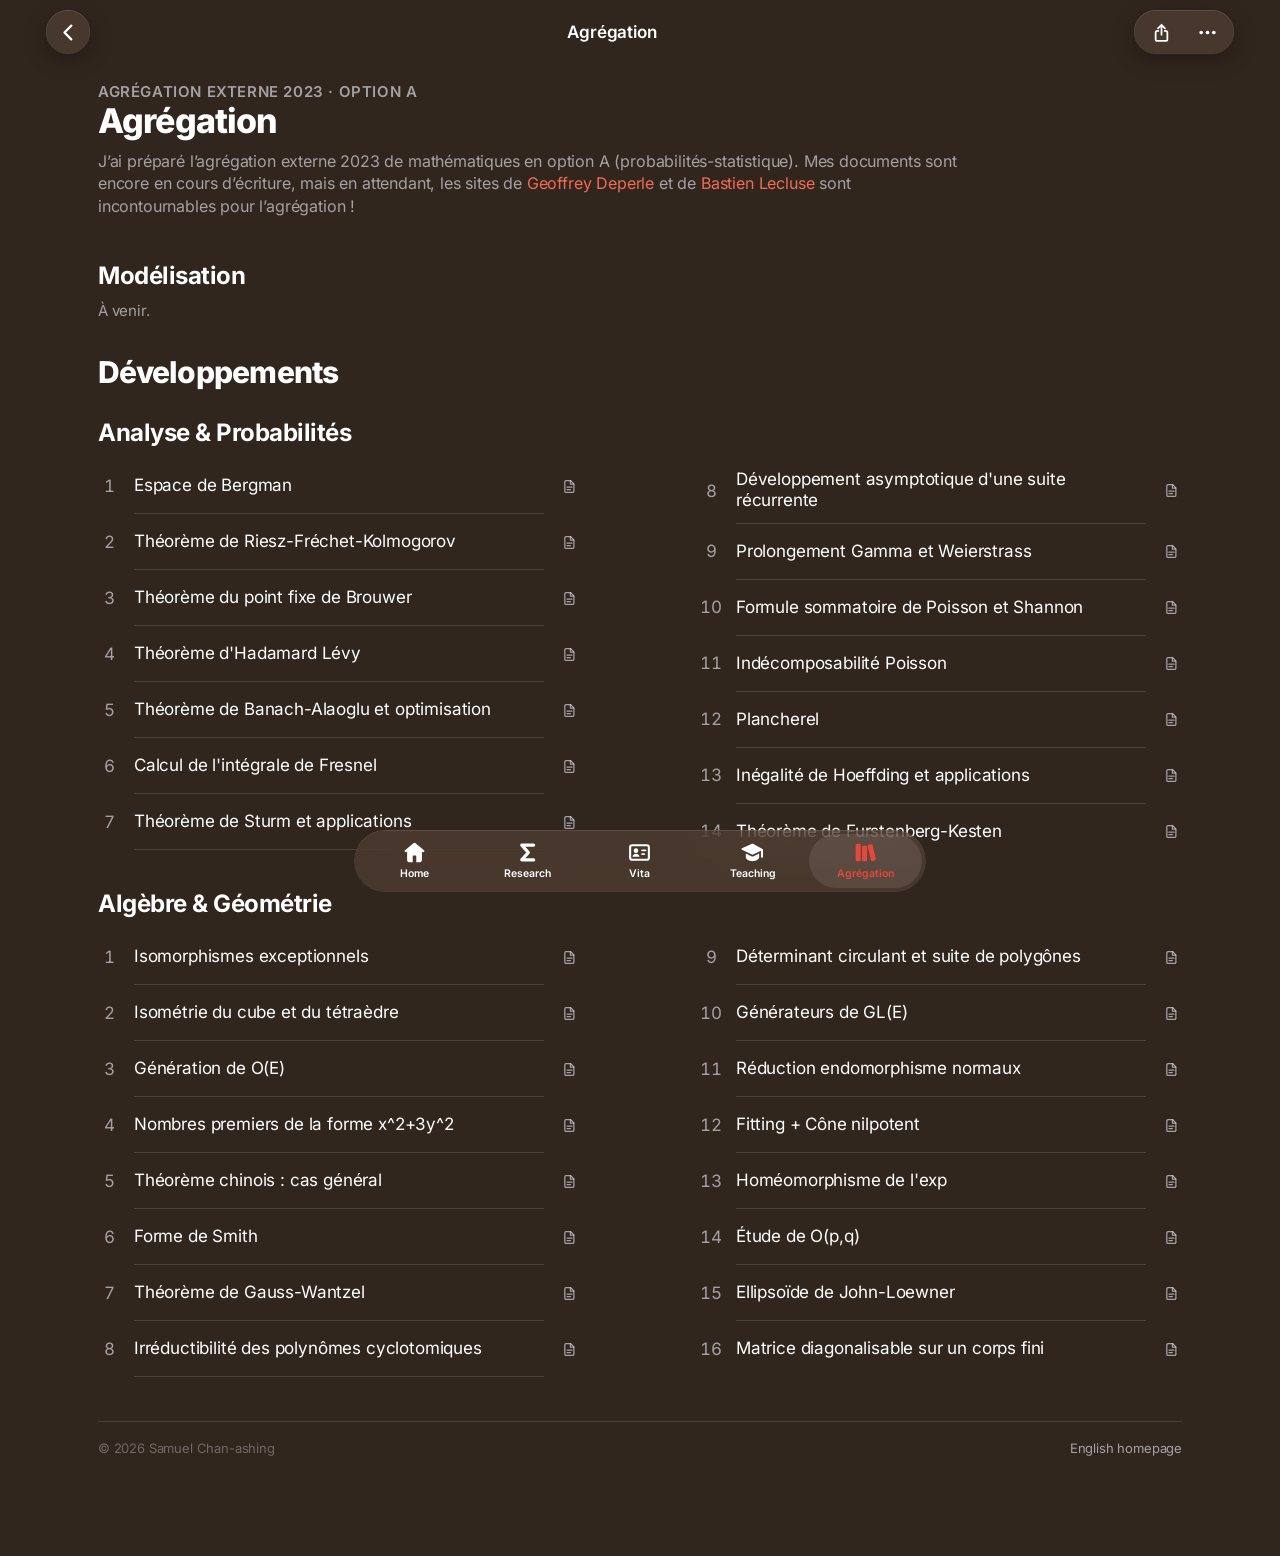
==== agregation.html @ 79e83976 "Add files via upload" ====
<!DOCTYPE html>
<html lang="fr">
<head>
  <meta charset="UTF-8">
  <meta name="viewport" content="width=device-width, initial-scale=1, viewport-fit=cover">
  <title>Agrégation — Samuel Chan-ashing</title>
  <meta name="description" content="Développements pour l’agrégation externe de mathématiques (option A, probabilités-statistique), par Samuel Chan-ashing.">
  <meta name="theme-color" content="#31261e">
  <link rel="icon" href="assets/img/favicon.png">
  <link rel="apple-touch-icon" href="assets/img/apple-touch-icon.png">
  <link rel="stylesheet" href="assets/css/site.css">
</head>
<body data-page="agreg">
<script src="assets/js/icons.js"></script>
<div class="page-tint"></div>

<div class="topfade"></div>
<div class="topbar">
  <a class="circle-btn glass" href="index.html#teaching" aria-label="Retour"><svg class="icon"><use href="#i-chev-l"/></svg></a>
  <span class="topbar-title">Agrégation</span>
  <div class="pill-btns glass">
    <button type="button" data-action="share" aria-label="Partager"><svg class="icon"><use href="#i-share"/></svg></button>
    <button type="button" data-action="menu" aria-label="Plus" aria-haspopup="menu" aria-expanded="false"><svg class="icon"><use href="#i-dots"/></svg></button>
  </div>
</div>
<div class="menu glass" role="menu">
  <a href="https://perso.eleves.ens-rennes.fr/people/geoffrey.deperle/accueil.html" target="_blank" rel="noopener" role="menuitem">Site de Geoffrey Deperle <svg class="icon"><use href="#i-arrow-ur"/></svg></a>
  <a href="https://perso.eleves.ens-rennes.fr/people/bastien.lecluse/" target="_blank" rel="noopener" role="menuitem">Site de Bastien Lecluse <svg class="icon"><use href="#i-arrow-ur"/></svg></a>
  <hr>
  <a href="index.html" role="menuitem">Accueil (English) <svg class="icon"><use href="#i-home"/></svg></a>
  <button type="button" data-copy="url" data-msg="Lien copié" role="menuitem">Copier le lien <svg class="icon"><use href="#i-link"/></svg></button>
</div>

<main>
  <div class="wrap">
    <header class="page-head">
      <p class="section-kicker">Agrégation externe 2023 · option A</p>
      <h1 class="big-head">Agrégation</h1>
      <div class="prose">
        <p>J’ai préparé l’agrégation externe 2023 de mathématiques en option A (probabilités-statistique). Mes documents sont encore en cours d’écriture, mais en attendant, les sites de <a href="https://perso.eleves.ens-rennes.fr/people/geoffrey.deperle/accueil.html" target="_blank" rel="noopener">Geoffrey Deperle</a> et de <a href="https://perso.eleves.ens-rennes.fr/people/bastien.lecluse/" target="_blank" rel="noopener">Bastien Lecluse</a> sont incontournables pour l’agrégation !</p>
      </div>
    </header>

    <section class="section" aria-labelledby="modelisation-h">
      <h2 class="section-head" id="modelisation-h">Modélisation</h2>
      <p class="empty">À venir.</p>
    </section>

    <section class="section" aria-labelledby="dev-h">
      <h2 class="big-head" id="dev-h">Développements</h2>
      <section class="block" aria-labelledby="ap-h">
        <h3 class="section-head" id="ap-h">Analyse &amp; Probabilités</h3>
        <ol class="rows cols-2">
        <li class="row"><a href="agreg/développement/Espace de Bergman.pdf" target="_blank" rel="noopener">
          <span class="row-lead num">1</span><span class="row-body"><span class="row-title wrap-ok">Espace de Bergman</span></span>
          <span class="row-trail"><svg class="icon"><use href="#i-doc"/></svg></span></a></li>
        <li class="row"><a href="agreg/développement/Théorème de Riesz-Fréchet-Kolmogorov.pdf" target="_blank" rel="noopener">
          <span class="row-lead num">2</span><span class="row-body"><span class="row-title wrap-ok">Théorème de Riesz-Fréchet-Kolmogorov</span></span>
          <span class="row-trail"><svg class="icon"><use href="#i-doc"/></svg></span></a></li>
        <li class="row"><a href="agreg/développement/Théorème du point fixe de Brouwer.pdf" target="_blank" rel="noopener">
          <span class="row-lead num">3</span><span class="row-body"><span class="row-title wrap-ok">Théorème du point fixe de Brouwer</span></span>
          <span class="row-trail"><svg class="icon"><use href="#i-doc"/></svg></span></a></li>
        <li class="row"><a href="agreg/développement/Théorème d'Hadamard Lévy.pdf" target="_blank" rel="noopener">
          <span class="row-lead num">4</span><span class="row-body"><span class="row-title wrap-ok">Théorème d'Hadamard Lévy</span></span>
          <span class="row-trail"><svg class="icon"><use href="#i-doc"/></svg></span></a></li>
        <li class="row"><a href="agreg/développement/Théorème de Banach-Alaoglu et optimisation.pdf" target="_blank" rel="noopener">
          <span class="row-lead num">5</span><span class="row-body"><span class="row-title wrap-ok">Théorème de Banach-Alaoglu et optimisation</span></span>
          <span class="row-trail"><svg class="icon"><use href="#i-doc"/></svg></span></a></li>
        <li class="row"><a href="agreg/développement/Calcul de l'intégrale de Fresnel.pdf" target="_blank" rel="noopener">
          <span class="row-lead num">6</span><span class="row-body"><span class="row-title wrap-ok">Calcul de l'intégrale de Fresnel</span></span>
          <span class="row-trail"><svg class="icon"><use href="#i-doc"/></svg></span></a></li>
        <li class="row"><a href="agreg/développement/Théorème de Sturm et applications.pdf" target="_blank" rel="noopener">
          <span class="row-lead num">7</span><span class="row-body"><span class="row-title wrap-ok">Théorème de Sturm et applications</span></span>
          <span class="row-trail"><svg class="icon"><use href="#i-doc"/></svg></span></a></li>
        <li class="row"><a href="agreg/développement/Développement asymptotique d'une suite récurrente.pdf" target="_blank" rel="noopener">
          <span class="row-lead num">8</span><span class="row-body"><span class="row-title wrap-ok">Développement asymptotique d'une suite récurrente</span></span>
          <span class="row-trail"><svg class="icon"><use href="#i-doc"/></svg></span></a></li>
        <li class="row"><a href="agreg/développement/Prolongement Gamma et Weierstrass.pdf" target="_blank" rel="noopener">
          <span class="row-lead num">9</span><span class="row-body"><span class="row-title wrap-ok">Prolongement Gamma et Weierstrass</span></span>
          <span class="row-trail"><svg class="icon"><use href="#i-doc"/></svg></span></a></li>
        <li class="row"><a href="agreg/développement/Formule sommatoire de Poisson et Shannon.pdf" target="_blank" rel="noopener">
          <span class="row-lead num">10</span><span class="row-body"><span class="row-title wrap-ok">Formule sommatoire de Poisson et Shannon</span></span>
          <span class="row-trail"><svg class="icon"><use href="#i-doc"/></svg></span></a></li>
        <li class="row"><a href="agreg/développement/Indécomposabilité Poisson.pdf" target="_blank" rel="noopener">
          <span class="row-lead num">11</span><span class="row-body"><span class="row-title wrap-ok">Indécomposabilité Poisson</span></span>
          <span class="row-trail"><svg class="icon"><use href="#i-doc"/></svg></span></a></li>
        <li class="row"><a href="agreg/développement/Plancherel.pdf" target="_blank" rel="noopener">
          <span class="row-lead num">12</span><span class="row-body"><span class="row-title wrap-ok">Plancherel</span></span>
          <span class="row-trail"><svg class="icon"><use href="#i-doc"/></svg></span></a></li>
        <li class="row"><a href="agreg/développement/Inégalité de Hoeffding et applications.pdf" target="_blank" rel="noopener">
          <span class="row-lead num">13</span><span class="row-body"><span class="row-title wrap-ok">Inégalité de Hoeffding et applications</span></span>
          <span class="row-trail"><svg class="icon"><use href="#i-doc"/></svg></span></a></li>
        <li class="row"><a href="agreg/développement/Théorème de Furstenberg-Kesten.pdf" target="_blank" rel="noopener">
          <span class="row-lead num">14</span><span class="row-body"><span class="row-title wrap-ok">Théorème de Furstenberg-Kesten</span></span>
          <span class="row-trail"><svg class="icon"><use href="#i-doc"/></svg></span></a></li>
        </ol>
      </section>
      <section class="block" aria-labelledby="ag-h">
        <h3 class="section-head" id="ag-h">Algèbre &amp; Géométrie</h3>
        <ol class="rows cols-2">
        <li class="row"><a href="agreg/développement/Isomorphismes exceptionnels.pdf" target="_blank" rel="noopener">
          <span class="row-lead num">1</span><span class="row-body"><span class="row-title wrap-ok">Isomorphismes exceptionnels</span></span>
          <span class="row-trail"><svg class="icon"><use href="#i-doc"/></svg></span></a></li>
        <li class="row"><a href="agreg/développement/Isométrie du cube et du tétraèdre.pdf" target="_blank" rel="noopener">
          <span class="row-lead num">2</span><span class="row-body"><span class="row-title wrap-ok">Isométrie du cube et du tétraèdre</span></span>
          <span class="row-trail"><svg class="icon"><use href="#i-doc"/></svg></span></a></li>
        <li class="row"><a href="agreg/développement/Génération de O(E).pdf" target="_blank" rel="noopener">
          <span class="row-lead num">3</span><span class="row-body"><span class="row-title wrap-ok">Génération de O(E)</span></span>
          <span class="row-trail"><svg class="icon"><use href="#i-doc"/></svg></span></a></li>
        <li class="row"><a href="agreg/développement/Nombres premiers de la forme x^2+3y^2.pdf" target="_blank" rel="noopener">
          <span class="row-lead num">4</span><span class="row-body"><span class="row-title wrap-ok">Nombres premiers de la forme x^2+3y^2</span></span>
          <span class="row-trail"><svg class="icon"><use href="#i-doc"/></svg></span></a></li>
        <li class="row"><a href="agreg/développement/Théorème chinois : cas général.pdf" target="_blank" rel="noopener">
          <span class="row-lead num">5</span><span class="row-body"><span class="row-title wrap-ok">Théorème chinois : cas général</span></span>
          <span class="row-trail"><svg class="icon"><use href="#i-doc"/></svg></span></a></li>
        <li class="row"><a href="agreg/développement/Forme de Smith.pdf" target="_blank" rel="noopener">
          <span class="row-lead num">6</span><span class="row-body"><span class="row-title wrap-ok">Forme de Smith</span></span>
          <span class="row-trail"><svg class="icon"><use href="#i-doc"/></svg></span></a></li>
        <li class="row"><a href="agreg/développement/Théorème de Gauss-Wantzel.pdf" target="_blank" rel="noopener">
          <span class="row-lead num">7</span><span class="row-body"><span class="row-title wrap-ok">Théorème de Gauss-Wantzel</span></span>
          <span class="row-trail"><svg class="icon"><use href="#i-doc"/></svg></span></a></li>
        <li class="row"><a href="agreg/développement/Irréductibilité des polynômes cyclotomiques.pdf" target="_blank" rel="noopener">
          <span class="row-lead num">8</span><span class="row-body"><span class="row-title wrap-ok">Irréductibilité des polynômes cyclotomiques</span></span>
          <span class="row-trail"><svg class="icon"><use href="#i-doc"/></svg></span></a></li>
        <li class="row"><a href="agreg/développement/Déterminant circulant et suite de polygônes.pdf" target="_blank" rel="noopener">
          <span class="row-lead num">9</span><span class="row-body"><span class="row-title wrap-ok">Déterminant circulant et suite de polygônes</span></span>
          <span class="row-trail"><svg class="icon"><use href="#i-doc"/></svg></span></a></li>
        <li class="row"><a href="agreg/développement/Générateurs de GL(E).pdf" target="_blank" rel="noopener">
          <span class="row-lead num">10</span><span class="row-body"><span class="row-title wrap-ok">Générateurs de GL(E)</span></span>
          <span class="row-trail"><svg class="icon"><use href="#i-doc"/></svg></span></a></li>
        <li class="row"><a href="agreg/développement/Réduction endomorphisme normaux.pdf" target="_blank" rel="noopener">
          <span class="row-lead num">11</span><span class="row-body"><span class="row-title wrap-ok">Réduction endomorphisme normaux</span></span>
          <span class="row-trail"><svg class="icon"><use href="#i-doc"/></svg></span></a></li>
        <li class="row"><a href="agreg/développement/Fitting + Cône nilpotent.pdf" target="_blank" rel="noopener">
          <span class="row-lead num">12</span><span class="row-body"><span class="row-title wrap-ok">Fitting + Cône nilpotent</span></span>
          <span class="row-trail"><svg class="icon"><use href="#i-doc"/></svg></span></a></li>
        <li class="row"><a href="agreg/développement/Homéomorphisme de l'exp.pdf" target="_blank" rel="noopener">
          <span class="row-lead num">13</span><span class="row-body"><span class="row-title wrap-ok">Homéomorphisme de l'exp</span></span>
          <span class="row-trail"><svg class="icon"><use href="#i-doc"/></svg></span></a></li>
        <li class="row"><a href="agreg/développement/Étude de O(p,q).pdf" target="_blank" rel="noopener">
          <span class="row-lead num">14</span><span class="row-body"><span class="row-title wrap-ok">Étude de O(p,q)</span></span>
          <span class="row-trail"><svg class="icon"><use href="#i-doc"/></svg></span></a></li>
        <li class="row"><a href="agreg/développement/Ellipsoïde de John-Loewner.pdf" target="_blank" rel="noopener">
          <span class="row-lead num">15</span><span class="row-body"><span class="row-title wrap-ok">Ellipsoïde de John-Loewner</span></span>
          <span class="row-trail"><svg class="icon"><use href="#i-doc"/></svg></span></a></li>
        <li class="row"><a href="agreg/développement/Matrice diagonalisable sur un corps fini.pdf" target="_blank" rel="noopener">
          <span class="row-lead num">16</span><span class="row-body"><span class="row-title wrap-ok">Matrice diagonalisable sur un corps fini</span></span>
          <span class="row-trail"><svg class="icon"><use href="#i-doc"/></svg></span></a></li>
        </ol>
      </section>
    </section>

    <footer class="site-foot">
      <span>© 2026 Samuel Chan-ashing</span>
      <a href="index.html">English homepage</a>
    </footer>
  </div>
</main>

<div class="dock" data-active="agreg">
  <nav class="tabs glass" aria-label="Sections">
    <a class="tab" href="index.html#top" data-tab="home" data-icon="home"><svg class="icon"><use href="#i-home"/></svg><span>Home</span></a>
    <a class="tab" href="index.html#research" data-tab="research" data-icon="sigma"><svg class="icon"><use href="#i-sigma"/></svg><span>Research</span></a>
    <a class="tab" href="index.html#vita" data-tab="vita" data-icon="vita"><svg class="icon"><use href="#i-vita"/></svg><span>Vita</span></a>
    <a class="tab" href="index.html#teaching" data-tab="teaching" data-icon="cap"><svg class="icon"><use href="#i-cap"/></svg><span>Teaching</span></a>
    <a class="tab" href="agregation.html" data-tab="agreg" data-icon="books"><svg class="icon"><use href="#i-books"/></svg><span>Agrégation</span></a>
  </nav>
  <button class="orb orb-right glass" type="button" aria-label="Afficher les sections"><svg class="icon"><use href="#i-books"/></svg></button>
</div>

<script src="assets/js/data.js"></script>
<script src="assets/js/site.js"></script>
</body>
</html>
---- assets/css/site.css ----
/* ==========================================================================
   Samuel Chan-ashing — site stylesheet
   Look & feel modelled on the iOS Music artist page (dark, warm brown).
   ========================================================================== */

/* ---------- Fonts (self-hosted; Apple devices use their system font, SF Pro) */
@font-face {
  font-family: "Inter Variable";
  font-style: normal;
  font-display: swap;
  font-weight: 100 900;
  src: url(../fonts/inter-latin-wght-normal.woff2) format("woff2-variations");
  unicode-range: U+0000-00FF, U+0131, U+0152-0153, U+02BB-02BC, U+02C6, U+02DA, U+02DC, U+0304, U+0308, U+0329, U+2000-206F, U+20AC, U+2122, U+2191, U+2193, U+2212, U+2215, U+FEFF, U+FFFD;
}
@font-face {
  font-family: "Inter Variable";
  font-style: normal;
  font-display: swap;
  font-weight: 100 900;
  src: url(../fonts/inter-latin-ext-wght-normal.woff2) format("woff2-variations");
  unicode-range: U+0100-02BA, U+02BD-02C5, U+02C7-02CC, U+02CE-02D7, U+02DD-02FF, U+0304, U+0308, U+0329, U+1D00-1DBF, U+1E00-1E9F, U+1EF2-1EFF, U+2020, U+20A0-20AB, U+20AD-20C0, U+2113, U+2C60-2C7F, U+A720-A7FF;
}
@font-face {
  font-family: "STIX Two Text";
  font-style: normal;
  font-weight: 700;
  font-display: swap;
  src: url(../fonts/stix-two-text-latin-700-normal.woff2) format("woff2");
}
@font-face {
  font-family: "STIX Two Math";
  font-style: normal;
  font-weight: 400;
  font-display: swap;
  src: url(../fonts/stix-two-math-latin-400-normal.woff2) format("woff2");
}

/* ---------- Tokens */
:root {
  color-scheme: dark;
  --bg: #31261e;
  --bg-deep: #241b15;
  --tint: #5c4838;                         /* hero tint, overridden per page */
  --surface: rgba(255, 255, 255, 0.075);
  --surface-2: rgba(255, 255, 255, 0.12);
  --glass: rgba(86, 70, 59, 0.58);
  --glass-hi: rgba(255, 255, 255, 0.16);
  --label: #ffffff;
  --label-2: rgba(235, 235, 245, 0.62);
  --label-3: rgba(235, 235, 245, 0.34);
  --sep: rgba(255, 255, 255, 0.13);
  --accent: #e8483a;                      /* vermilion: warmer than Apple Music's pink-red */
  --accent-2: #f26b55;
  --g: 20px;                                /* side gutter */
  --r-card: 8px;
  --r-big: 24px;
  --font: "Inter Variable", "Inter", "Helvetica Neue", Arial, sans-serif;
  --font-display: "Inter Variable", "Inter", "Helvetica Neue", Arial, sans-serif;
  --font-serif: "STIX Two Text", "Times New Roman", Times, serif;
  --font-math: "STIX Two Math", "Latin Modern Math", "Cambria Math", math;
  --spring: cubic-bezier(.32, 1.24, .46, 1);
  --ease: cubic-bezier(.25, .8, .25, 1);
  --safe-b: env(safe-area-inset-bottom, 0px);
  --safe-t: env(safe-area-inset-top, 0px);
  --dock-h: 74px;
}

*, *::before, *::after { box-sizing: border-box; }
html { -webkit-text-size-adjust: 100%; text-size-adjust: 100%; scroll-behavior: smooth; background: var(--bg); }
body {
  margin: 0;
  min-height: 100vh;
  background: var(--bg);
  color: var(--label);
  font-family: var(--font);
  font-size: 17px;
  line-height: 1.35;
  letter-spacing: -0.01em;
  -webkit-font-smoothing: antialiased;
  -moz-osx-font-smoothing: grayscale;
  overflow-x: clip;
}
img { display: block; max-width: 100%; }
a { color: inherit; text-decoration: none; }
button { font: inherit; color: inherit; background: none; border: 0; padding: 0; cursor: pointer; }
:focus-visible { outline: 2px solid var(--accent); outline-offset: 2px; border-radius: 6px; }
[hidden] { display: none !important; }
.sr-only { position: absolute; width: 1px; height: 1px; overflow: hidden; clip: rect(0 0 0 0); white-space: nowrap; }
.icon { width: 1em; height: 1em; fill: currentColor; flex: none; }

/* Page tint: the warm glow that sits behind the hero and fades into the page */
.page-tint {
  position: absolute; inset: 0 0 auto 0; height: 160vh; z-index: -1; pointer-events: none;
  background: linear-gradient(to bottom, color-mix(in srgb, var(--tint) 55%, var(--bg)) 0%, color-mix(in srgb, var(--tint) 70%, var(--bg)) 38%, var(--bg) 100%);
}

/* ---------- Top chrome: back button, share/more pill, progressive blur */
.topfade {
  position: fixed; inset: 0 0 auto 0; height: calc(var(--safe-t) + 92px); z-index: 40; pointer-events: none;
  background: linear-gradient(to bottom, color-mix(in srgb, var(--bg) 92%, transparent) 0%, color-mix(in srgb, var(--bg) 70%, transparent) 55%, transparent 100%);
  -webkit-backdrop-filter: blur(14px); backdrop-filter: blur(14px);
  -webkit-mask-image: linear-gradient(to bottom, #000 50%, transparent);
  mask-image: linear-gradient(to bottom, #000 50%, transparent);
  opacity: 0; transition: opacity .3s var(--ease);
}
body.scrolled .topfade { opacity: 1; }
.topbar {
  position: fixed; z-index: 50; left: 0; right: 0; top: calc(var(--safe-t) + 10px);
  display: flex; align-items: center; justify-content: space-between; gap: 12px;
  padding: 0 calc(var(--g) - 2px); pointer-events: none;
}
.topbar > * { pointer-events: auto; }
.topbar-title {
  flex: 1; text-align: center; font-weight: 600; font-size: 17px; white-space: nowrap; overflow: hidden; text-overflow: ellipsis;
  opacity: 0; transform: translateY(6px); transition: opacity .25s var(--ease), transform .25s var(--ease); pointer-events: none;
}
body.past-hero .topbar-title { opacity: 1; transform: none; }
.glass {
  background: var(--glass);
  -webkit-backdrop-filter: blur(22px) saturate(170%); backdrop-filter: blur(22px) saturate(170%);
  box-shadow: inset 0 0.5px 0 var(--glass-hi), inset 0 0 0 0.5px rgba(255, 255, 255, .07), 0 6px 22px rgba(0, 0, 0, .28);
}
.circle-btn {
  width: 44px; height: 44px; border-radius: 50%; display: grid; place-items: center; font-size: 21px; flex: none;
  transition: transform .2s var(--spring), background .2s;
}
.circle-btn:active { transform: scale(.92); }
.circle-btn.ghost { visibility: hidden; }
.pill-btns { display: flex; align-items: center; height: 44px; border-radius: 22px; padding: 0 4px; }
.pill-btns button, .pill-btns a { width: 46px; height: 44px; display: grid; place-items: center; font-size: 21px; border-radius: 22px; }
.pill-btns button:active, .pill-btns a:active { background: rgba(255, 255, 255, .08); }

/* ---------- Menu (from the "…" button) */
.menu {
  position: fixed; z-index: 60; top: calc(var(--safe-t) + 62px); right: calc(var(--g) - 2px);
  min-width: 250px; border-radius: 22px; padding: 6px; transform-origin: top right;
  opacity: 0; transform: scale(.7); pointer-events: none; transition: opacity .18s var(--ease), transform .32s var(--spring);
  background: rgba(70, 57, 48, .82);
}
.menu.open { opacity: 1; transform: none; pointer-events: auto; }
.menu a, .menu button {
  display: flex; align-items: center; justify-content: space-between; gap: 18px; width: 100%;
  padding: 12px 14px; border-radius: 16px; font-size: 17px; text-align: left;
}
.menu a:hover, .menu button:hover, .menu a:active, .menu button:active { background: rgba(255, 255, 255, .08); }
.menu .icon { font-size: 20px; color: var(--label-2); }
.menu hr { border: 0; height: 0.5px; background: var(--sep); margin: 4px 10px; }
.toast {
  position: fixed; z-index: 70; left: 50%; top: calc(var(--safe-t) + 70px); transform: translate(-50%, -10px); opacity: 0;
  padding: 10px 18px; border-radius: 22px; font-size: 15px; font-weight: 600; pointer-events: none;
  transition: opacity .2s, transform .3s var(--spring);
}
.toast.show { opacity: 1; transform: translate(-50%, 0); }

/* ---------- Layout */
main { position: relative; padding-bottom: calc(var(--dock-h) + var(--safe-b) + 24px); }
body[data-page=home] main { padding-bottom: 0; }
.wrap { max-width: 1180px; margin: 0 auto; }
.section { padding-top: 34px; scroll-margin-top: 70px; }
.block { margin-top: 30px; }
.block:first-child { margin-top: 0; }
.section-head {
  display: flex; align-items: center; gap: 6px; margin: 0 var(--g) 12px; font-family: var(--font-display);
  font-size: 22px; line-height: 1.15; font-weight: 700; letter-spacing: -0.02em;
}
.section-head a, .section-head span.head-link { display: inline-flex; align-items: center; gap: 6px; }
.section-head .icon { font-size: 18px; color: var(--label-2); margin-top: 1px; }
.section-kicker {
  margin: 0 var(--g) 2px; font-size: 13px; font-weight: 600; letter-spacing: .04em; text-transform: uppercase; color: var(--label-2);
}
.big-head {
  margin: 0 var(--g) 6px; font-family: var(--font-display); font-size: 30px; line-height: 1.1; font-weight: 800; letter-spacing: -0.025em;
}

/* ---------- Hero */
.hero { position: relative; isolation: isolate; text-align: center; scroll-margin-top: 0; }
.hero-art {
  position: absolute; inset: 0 0 auto 0; height: min(118vw, 640px); z-index: -1;
  background: var(--bg-deep) url(../img/hero.webp) center 0 / cover no-repeat;
  -webkit-mask-image: linear-gradient(to bottom, #000 0%, #000 52%, rgba(0, 0, 0, .55) 74%, transparent 100%);
  mask-image: linear-gradient(to bottom, #000 0%, #000 52%, rgba(0, 0, 0, .55) 74%, transparent 100%);
}
.hero-art::after { /* warm wash so the white wordmark always reads */
  content: ""; position: absolute; inset: 0;
  background: linear-gradient(to bottom, rgba(33, 25, 19, .25) 0%, rgba(33, 25, 19, 0) 30%, rgba(49, 38, 30, .35) 70%, rgba(49, 38, 30, .7) 100%);
}
.hero-inner { padding: calc(min(118vw, 640px) * .72) var(--g) 0; }
.wordmark {
  margin: 0; font-family: var(--font-serif); font-weight: 700; text-transform: uppercase; white-space: nowrap;
  font-size: clamp(21px, 6.55vw, 64px); line-height: 1; letter-spacing: .015em;
  text-shadow: 0 2px 22px rgba(0, 0, 0, .35);
}
.hero-sub { margin: 10px 0 0; font-size: 15px; color: var(--label-2); }
.hero-actions { display: flex; align-items: center; justify-content: center; gap: 22px; margin-top: 20px; }
.hero-actions { gap: 18px; align-items: flex-start; }
.hero-act { display: flex; flex-direction: column; align-items: center; gap: 6px; width: 62px; font-size: 12px; font-weight: 500; color: var(--label-2); }
.hero-act .circle-btn { width: 50px; height: 50px; font-size: 21px; background: rgba(255, 255, 255, .12); color: var(--label); transition: transform .2s var(--spring), background .2s; }
.hero-act:active .circle-btn { transform: scale(.92); }
@media (hover: hover) { .hero-act:hover .circle-btn { background: rgba(255, 255, 255, .2); } .hero-act:hover { color: var(--label); } }
.play-btn {
  width: 68px; height: 68px; border-radius: 50%; background: #fff; color: #1d1610; display: grid; place-items: center; font-size: 30px;
  box-shadow: 0 8px 24px rgba(0, 0, 0, .25); transition: transform .2s var(--spring);
}
.play-btn .icon { transform: translateX(2px); }
.play-btn:active { transform: scale(.93); }

/* ---------- Latest release card */
.latest {
  display: flex; align-items: center; gap: 14px; margin: 26px var(--g) 0; padding: 11px 14px 11px 11px; border-radius: var(--r-big);
  background: rgba(255, 255, 255, .1); box-shadow: inset 0 0.5px 0 rgba(255, 255, 255, .14);
  text-align: left; transition: transform .2s var(--spring), background .2s;
}
.latest:active { transform: scale(.985); }
.latest img { width: 88px; height: 88px; border-radius: 7px; object-fit: cover; box-shadow: 0 4px 14px rgba(0, 0, 0, .3); }
.latest-body { flex: 1; min-width: 0; }
.latest-date, .latest-title, .latest-sub { display: block; }
.latest-date { font-size: 13px; color: var(--label-2); }
.latest-title { margin-top: 3px; font-size: 16px; font-weight: 700; line-height: 1.22; text-transform: uppercase; letter-spacing: 0; }
.latest-sub { margin-top: 4px; font-size: 13px; color: var(--label-2); }
.latest .round { width: 32px; height: 32px; border-radius: 50%; background: rgba(255, 255, 255, .16); display: grid; place-items: center; font-size: 13px; flex: none; }

/* ---------- Text blocks (About) */
.prose { margin: 0 var(--g); font-size: 17px; line-height: 1.42; color: var(--label); }
.prose p { margin: 0 0 10px; }
.prose a { color: var(--accent-2); }
.clamp { display: -webkit-box; -webkit-box-orient: vertical; -webkit-line-clamp: 4; overflow: hidden; }
.clamp.open { -webkit-line-clamp: unset; display: block; }
.more-btn { margin: 2px var(--g) 0; font-size: 15px; font-weight: 700; color: var(--accent-2); letter-spacing: .02em; text-transform: uppercase; }

/* ---------- Carousels (square artwork) */
.carousel {
  display: flex; gap: 12px; overflow-x: auto; overscroll-behavior-x: contain; scroll-snap-type: x mandatory;
  padding: 0 var(--g) 4px; scroll-padding: 0 var(--g); scrollbar-width: none; list-style: none; margin: 0;
}
.carousel::-webkit-scrollbar { display: none; }
.card { flex: 0 0 var(--card-w, calc((100vw - 2 * var(--g) - 12px - 58px) / 2)); scroll-snap-align: start; min-width: 0; }
.card a { display: block; }
.art {
  position: relative; aspect-ratio: 1; border-radius: var(--r-card); overflow: hidden; background: var(--surface);
  box-shadow: 0 0 0 0.5px rgba(255, 255, 255, .06);
  transition: transform .25s var(--spring);
}
.art img { width: 100%; height: 100%; object-fit: cover; }
.card a:active .art { transform: scale(.97); }
.art .badge {
  position: absolute; top: 8px; right: 8px; padding: 2px 7px; border-radius: 6px; font-size: 11px; font-weight: 700; letter-spacing: .02em;
  background: rgba(0, 0, 0, .28); color: #fff; -webkit-backdrop-filter: blur(8px); backdrop-filter: blur(8px);
}
.card-title { margin-top: 8px; font-size: 15px; line-height: 1.25; overflow: hidden; display: -webkit-box; -webkit-box-orient: vertical; -webkit-line-clamp: 2; }
.people .card-title { display: block; white-space: nowrap; text-overflow: ellipsis; }
.card-title.two { white-space: normal; display: -webkit-box; -webkit-box-orient: vertical; -webkit-line-clamp: 2; }
.card-sub { margin-top: 2px; font-size: 15px; line-height: 1.25; color: var(--label-2); white-space: nowrap; overflow: hidden; text-overflow: ellipsis; }

/* ---------- Rows (text lists, track lists) */
.rows { list-style: none; margin: 0; padding: 0; }
.row { position: relative; }
.row > a, .row > div, .row > button {
  display: flex; align-items: center; gap: 14px; width: 100%; padding: 0 var(--g); min-height: 56px; text-align: left;
}
.row > a:active, .row > button:active { background: rgba(255, 255, 255, .05); }
.row-lead { flex: none; color: var(--label-2); font-variant-numeric: tabular-nums; }
.row-lead.num { width: 22px; text-align: center; font-size: 17px; }
.row-lead.year { width: 84px; font-size: 15px; font-weight: 600; color: var(--label-2); align-self: flex-start; padding-top: 15px; }
.row-lead.thumb img { width: 50px; height: 50px; border-radius: 5px; object-fit: cover; }
.row-body { flex: 1; min-width: 0; padding: 11px 0; border-bottom: 0.5px solid var(--sep); align-self: stretch; display: flex; flex-direction: column; justify-content: center; }
.row:last-child .row-body { border-bottom-color: transparent; }
.rows.boxed .row:last-child .row-body { border-bottom-color: transparent; }
.row-title { font-size: 17px; line-height: 1.25; }
.row-title.muted { color: var(--label-2); }
.row-title.wrap-ok { white-space: normal; }
.row-title:not(.wrap-ok) { white-space: nowrap; overflow: hidden; text-overflow: ellipsis; }
.row-sub { margin-top: 2px; font-size: 15px; line-height: 1.3; color: var(--label-2); }
.row-sub.one { white-space: nowrap; overflow: hidden; text-overflow: ellipsis; }
.row-trail { flex: none; color: var(--label-2); font-size: 15px; display: grid; place-items: center; min-width: 22px; align-self: center; }
.row-trail.dots { color: var(--label); font-size: 18px; }
.row-trail.chev { font-size: 14px; color: var(--label-3); }

/* Rows with artwork (like "More to hear") */
.rows.media .row > a { align-items: center; gap: 16px; }
.row-lead.thumb.big img { width: 84px; height: 84px; border-radius: 7px; box-shadow: 0 0 0 0.5px rgba(255,255,255,.06); }
.rows.media .row-body { padding: 14px 0; }
.rows.media .row-title { font-size: 16px; font-weight: 600; }
.row-sub.dim { color: var(--label-3); font-size: 14px; }

/* Feature card (agrégation link) */
.feature-icon { width: 64px; height: 64px; border-radius: 14px; display: grid; place-items: center; font-size: 32px; flex: none;
  color: #fff; background: linear-gradient(140deg, #8a6a58, #4a3529); box-shadow: inset 0 0.5px 0 rgba(255,255,255,.2); }
.latest.feature { margin-top: 0; }
.latest.press { margin-top: 18px; }
.latest.press .feature-icon { background: linear-gradient(140deg, #c65a46, #5a2219); }

/* Grouped "inset" box (contact, skills) */
.boxed { margin: 0 var(--g); border-radius: 14px; background: var(--surface); overflow: hidden; }
.boxed .row > a, .boxed .row > div { padding: 0 14px; }

/* ---------- People: small name cards with a colour stripe */
.people .carousel { gap: 10px; }
.person { flex: 0 0 auto; width: 214px; scroll-snap-align: start; }
.person a {
  position: relative; display: flex; flex-direction: column; justify-content: center; gap: 4px; height: 100%; min-height: 78px;
  padding: 14px 34px 14px 18px; border-radius: 14px; background: var(--surface);
  box-shadow: inset 0 0 0 0.5px rgba(255, 255, 255, .08); overflow: hidden; transition: background .2s, transform .2s var(--spring);
}
.person a::before { content: ""; position: absolute; left: 0; top: 12px; bottom: 12px; width: 3px; border-radius: 0 3px 3px 0; background: var(--c); }
.person-name { font-size: 16px; font-weight: 600; line-height: 1.2; }
.person-role { font-size: 13.5px; line-height: 1.3; color: var(--label-2); }
.person .icon { position: absolute; top: 14px; right: 13px; font-size: 13px; color: var(--label-3); }
.person a:active { transform: scale(.98); }
@media (hover: hover) { .person a:hover { background: var(--surface-2); } .person a:hover .icon { color: var(--c); } }
@media (min-width: 900px) { .people .carousel { display: grid; grid-template-columns: repeat(3, minmax(0, 1fr)); overflow: visible; max-width: 900px; } .person { width: auto; } }

/* (former round avatars, unused) */
.people .card { --card-w: calc((100vw - 2 * var(--g) - 2 * 14px - 40px) / 2.6); text-align: center; }
.people .carousel { gap: 14px; }
.avatar {
  aspect-ratio: 1; border-radius: 50%; display: grid; place-items: center; overflow: hidden;
  font-family: var(--font-display); font-weight: 700; font-size: clamp(28px, 9vw, 46px); letter-spacing: -0.02em; color: rgba(255, 255, 255, .92);
  background: radial-gradient(120% 120% at 30% 20%, var(--a1, #8a6a58), var(--a2, #3b2b22));
  box-shadow: inset 0 0 0 0.5px rgba(255, 255, 255, .1);
  transition: transform .25s var(--spring);
}
.card a:active .avatar { transform: scale(.96); }
.people .card-title { margin-top: 10px; font-size: 16px; }
.people .card-sub { font-size: 13px; }

/* ---------- Chips */
.chips { display: flex; flex-wrap: wrap; gap: 8px; margin: 0 var(--g); padding: 0; list-style: none; }
.chip { padding: 7px 13px; border-radius: 16px; font-size: 15px; background: var(--surface); color: var(--label); }

/* ---------- Footer with contact details */
.site-footer { margin-top: 56px; padding: 30px 0 calc(var(--dock-h) + var(--safe-b) + 28px); border-top: 0.5px solid var(--sep); background: rgba(0, 0, 0, .14); }
.site-footer .wrap { padding: 0 var(--g); }
.foot-title { margin: 0 0 16px; font-size: 13px; font-weight: 700; letter-spacing: .06em; text-transform: uppercase; color: var(--label-2); }
.foot-grid { display: grid; grid-template-columns: repeat(auto-fit, minmax(190px, 1fr)); gap: 22px 28px; }
.foot-col p { margin: 4px 0 0; font-size: 14px; line-height: 1.5; color: var(--label-2); }
.foot-col a { color: var(--label); }
.foot-col p a { text-decoration: underline; text-decoration-color: var(--label-3); text-underline-offset: 3px; }
.foot-name { font-size: 15px; font-weight: 600; color: var(--label); }
a.foot-name:hover, .foot-col p a:hover { color: var(--accent-2); }
.foot-bottom { margin-top: 26px; padding-top: 16px; border-top: 0.5px solid var(--sep); display: flex; flex-wrap: wrap; gap: 6px 18px; justify-content: space-between; font-size: 12.5px; color: var(--label-3); }
@media (min-width: 1100px) { .site-footer .wrap { padding: 0 var(--g); } }

/* ---------- Footer */
.site-foot { margin: 44px var(--g) 0; padding-top: 18px; border-top: 0.5px solid var(--sep); font-size: 13px; color: var(--label-3); display: flex; flex-wrap: wrap; gap: 6px 16px; justify-content: space-between; }
.site-foot a { color: var(--label-2); }

/* ==========================================================================
   Dock: mini player + tab bar (collapses on scroll, like iOS 26)
   ========================================================================== */
.dock {
  position: fixed; z-index: 45; left: 50%; bottom: calc(var(--safe-b) + 8px); transform: translateX(-50%);
  width: min(100%, 600px); height: 62px; pointer-events: none;
}
.dock > * { pointer-events: auto; }
.dock .tabs, .dock .mini, .dock .orb {
  position: absolute; transition: left .5s var(--spring), right .5s var(--spring), bottom .5s var(--spring), opacity .3s var(--ease), transform .5s var(--spring), clip-path .5s var(--spring), width .5s var(--spring);
}
/* tab bar */
.tabs {
  left: 14px; right: 14px; bottom: 0; height: 62px; border-radius: 31px; padding: 4px; display: flex;
  clip-path: inset(0 0 0 0 round 31px);
}
.tab {
  flex: 1; display: flex; flex-direction: column; align-items: center; justify-content: center; gap: 2px; border-radius: 27px;
  font-size: 10.5px; font-weight: 600; letter-spacing: 0; color: var(--label); min-width: 0; transition: background .25s, color .25s, opacity .25s;
}
.tab .icon { font-size: 25px; }
.tab span { white-space: nowrap; }
.tab.active { color: var(--accent); background: rgba(255, 255, 255, .09); }
/* mini player */
.mini {
  left: 14px; right: 14px; bottom: 72px; height: 50px; border-radius: 25px; display: flex; align-items: center; gap: 10px; padding: 0 6px 0 7px;
}
.mini-link { display: flex; align-items: center; gap: 10px; flex: 1; min-width: 0; height: 100%; }
.mini-art { width: 36px; height: 36px; border-radius: 7px; object-fit: cover; flex: none; }
.mini-text { display: flex; flex-direction: column; min-width: 0; line-height: 1.15; }
.mini-route { font-size: 12.5px; color: var(--label-2); white-space: nowrap; overflow: hidden; text-overflow: ellipsis; }
.mini-title { font-size: 15px; font-weight: 600; white-space: nowrap; overflow: hidden; text-overflow: ellipsis; }
.mini-btn { width: 40px; height: 40px; border-radius: 50%; display: grid; place-items: center; font-size: 21px; flex: none; }
.mini-btn:active { background: rgba(255, 255, 255, .1); }
.mini-progress { position: absolute; left: 18px; right: 18px; bottom: 3px; height: 2px; border-radius: 2px; background: rgba(255, 255, 255, .12); overflow: hidden; opacity: 0; }
.mini-progress i { display: block; height: 100%; width: 0; background: var(--label-2); border-radius: 2px; }
.has-progress .mini-progress { opacity: 1; }
/* orbs, only shown when collapsed */
.orb { bottom: 6px; width: 50px; height: 50px; border-radius: 50%; display: grid; place-items: center; font-size: 23px; opacity: 0; transform: scale(.6); pointer-events: none; }
.orb-right { left: 14px; color: var(--accent); }

.dock.collapsed .tabs { clip-path: inset(6px calc(100% - 56px) 6px 6px round 25px); opacity: 0; pointer-events: none; }
.dock.collapsed .orb { opacity: 1; transform: none; pointer-events: auto; }
.dock.collapsed .mini-btn.next, .dock.collapsed .mini-btn.prev { display: none; }

/* ---------- Agrégation page bits */
.page-head { padding: calc(var(--safe-t) + 74px) 0 0; }
.page-head .big-head { font-size: 34px; }
.page-head > p { margin: 8px var(--g) 0; color: var(--label-2); font-size: 15px; }
.page-head .prose { margin-top: 10px; color: var(--label-2); font-size: 16px; }
.cols-2 { columns: 1; }
.empty { margin: 0 var(--g); color: var(--label-2); font-size: 15px; }

/* ==========================================================================
   Larger screens
   ========================================================================== */
@media (min-width: 700px) {
  :root { --g: 32px; }
  .card { --card-w: 200px; }
  .people .card { --card-w: 150px; }
  .hero-art { height: min(68vh, 620px); background-position: center 30%; }
  .hero-inner { padding-top: calc(min(68vh, 620px) * .7); }
  .wordmark { font-size: clamp(40px, 5.6vw, 72px); }
  .latest { max-width: 640px; margin-left: auto; margin-right: auto; }
  .latest.feature { margin-left: var(--g); margin-right: var(--g); }
  .section-head { font-size: 24px; }
  .prose, .more-btn { max-width: 860px; }
  .cols-2 { columns: 2; column-gap: 24px; }
  .cols-2 .row { break-inside: avoid; }
  .row-lead.year { width: 110px; }
}
@media (min-width: 1000px) {
  .duo { display: grid; grid-template-columns: minmax(0, 1fr) minmax(0, 1fr); gap: 0 8px; align-items: start; }
  .duo .section { padding-top: 0; }
  .wrap > .duo { margin-top: 34px; }
  .rows.media.cols-2 .row-body { border-bottom-color: var(--sep); }
}
@media (min-width: 1100px) {
  :root { --g: 48px; }
  .card { --card-w: 220px; }
  .wrap .section-head, .wrap .prose, .wrap .more-btn, .wrap .chips, .wrap .boxed, .wrap .section-kicker, .wrap .big-head { margin-left: var(--g); margin-right: var(--g); }
}
@media (hover: hover) {
  .card a:hover .art { transform: translateY(-2px); box-shadow: 0 10px 30px rgba(0, 0, 0, .35); }
  .row > a:hover { background: rgba(255, 255, 255, .04); }
  .latest:hover { background: rgba(255, 255, 255, .13); }
  .tab:not(.active):hover { background: rgba(255, 255, 255, .05); }
}
@media (prefers-reduced-motion: reduce) {
  html { scroll-behavior: auto; }
  *, *::before, *::after { transition-duration: .01ms !important; animation-duration: .01ms !important; }
}
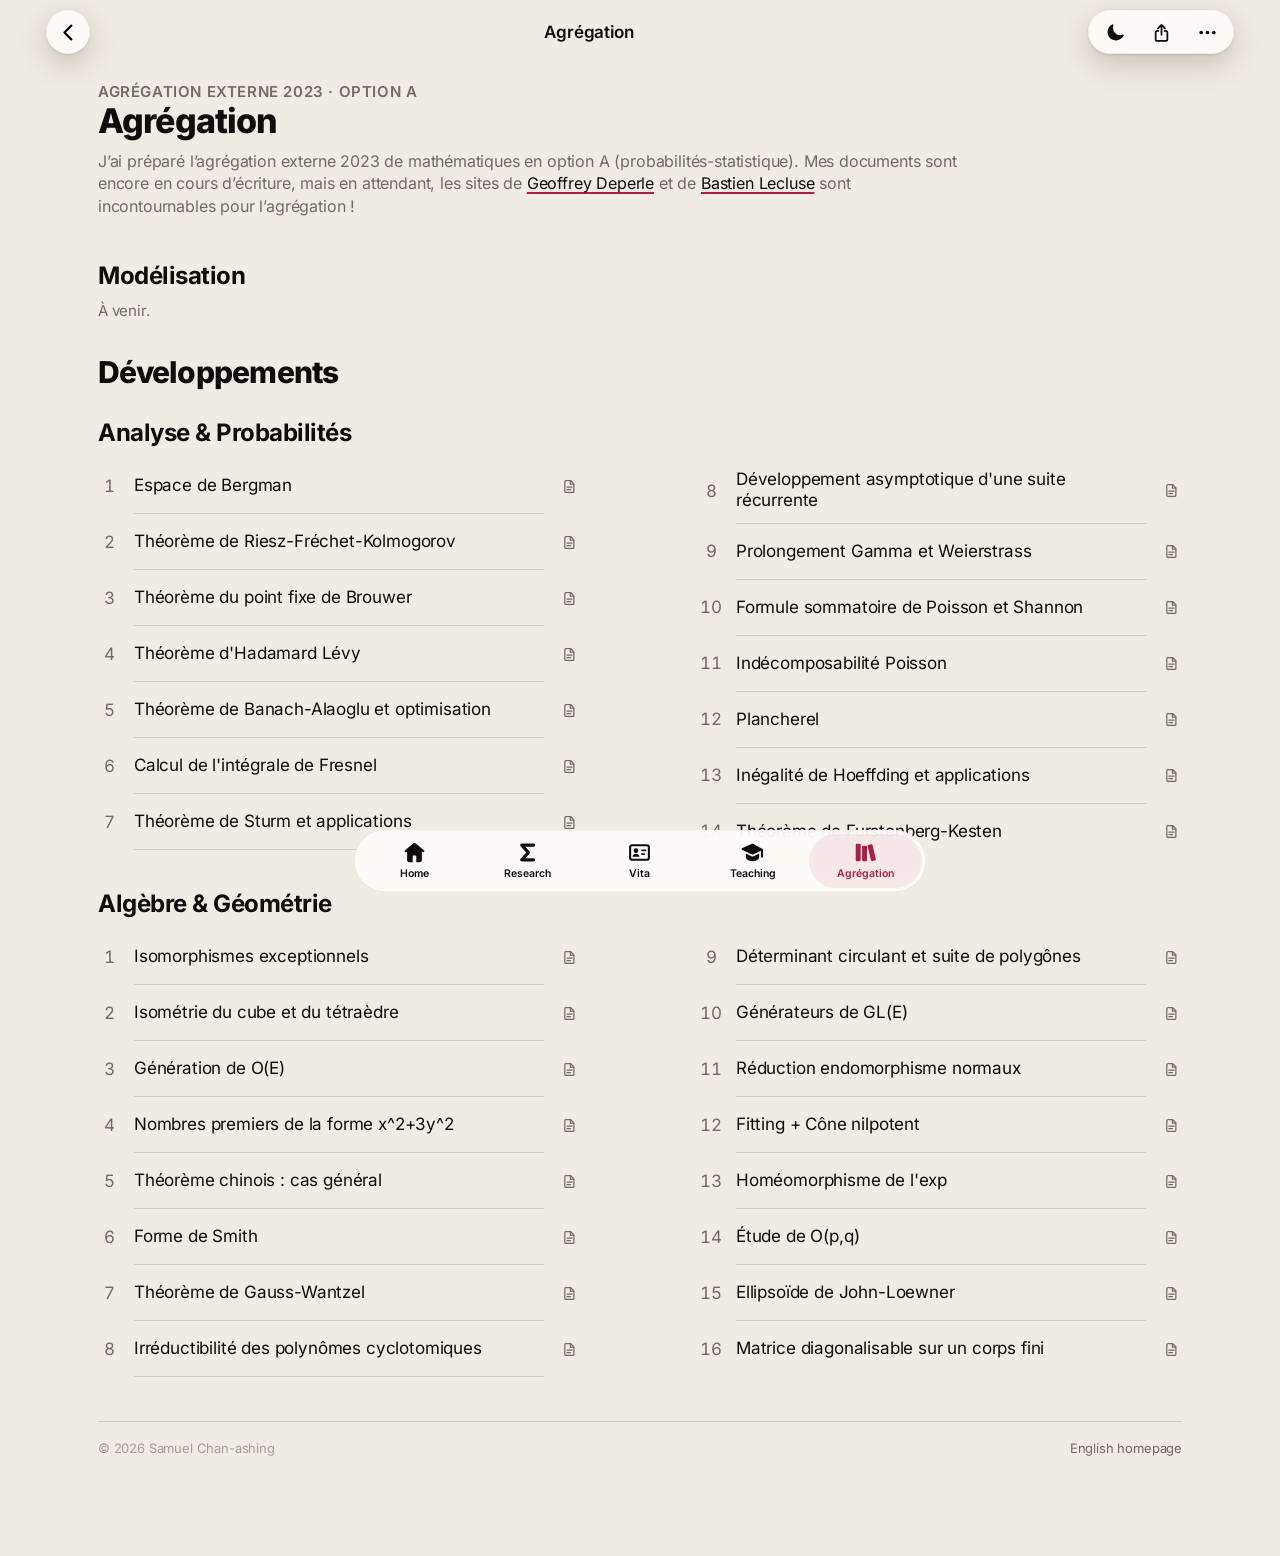
==== commit 1095a1eb: "Add files via upload" ====
--- a/agregation.html
+++ b/agregation.html
@@ -2,10 +2,11 @@
 <html lang="fr">
 <head>
   <meta charset="UTF-8">
+  <script>try{if(localStorage.getItem("theme")==="dark")document.documentElement.setAttribute("data-theme","dark")}catch(e){}</script>
   <meta name="viewport" content="width=device-width, initial-scale=1, viewport-fit=cover">
   <title>Agrégation — Samuel Chan-ashing</title>
   <meta name="description" content="Développements pour l’agrégation externe de mathématiques (option A, probabilités-statistique), par Samuel Chan-ashing.">
-  <meta name="theme-color" content="#31261e">
+  <meta name="theme-color" content="#f0ebe3">
   <link rel="icon" href="assets/img/favicon.png">
   <link rel="apple-touch-icon" href="assets/img/apple-touch-icon.png">
   <link rel="stylesheet" href="assets/css/site.css">
@@ -19,6 +20,7 @@
   <a class="circle-btn glass" href="index.html#teaching" aria-label="Retour"><svg class="icon"><use href="#i-chev-l"/></svg></a>
   <span class="topbar-title">Agrégation</span>
   <div class="pill-btns glass">
+    <button type="button" data-action="theme" aria-label="Mode sombre"><svg class="icon"><use href="#i-moon"/></svg></button>
     <button type="button" data-action="share" aria-label="Partager"><svg class="icon"><use href="#i-share"/></svg></button>
     <button type="button" data-action="menu" aria-label="Plus" aria-haspopup="menu" aria-expanded="false"><svg class="icon"><use href="#i-dots"/></svg></button>
   </div>
--- a/assets/css/site.css
+++ b/assets/css/site.css
@@ -1,6 +1,6 @@
 /* ==========================================================================
    Samuel Chan-ashing — site stylesheet
-   Look & feel modelled on the iOS Music artist page (dark, warm brown).
+   Look & feel modelled on the iOS Music "essentials" page (light sand, black type).
    ========================================================================== */
 
 /* ---------- Fonts (self-hosted; Apple devices use their system font, SF Pro) */
@@ -37,20 +37,45 @@
 
 /* ---------- Tokens */
 :root {
-  color-scheme: dark;
-  --bg: #31261e;
-  --bg-deep: #241b15;
-  --tint: #5c4838;                         /* hero tint, overridden per page */
-  --surface: rgba(255, 255, 255, 0.075);
-  --surface-2: rgba(255, 255, 255, 0.12);
-  --glass: rgba(86, 70, 59, 0.58);
-  --glass-hi: rgba(255, 255, 255, 0.16);
-  --label: #ffffff;
-  --label-2: rgba(235, 235, 245, 0.62);
-  --label-3: rgba(235, 235, 245, 0.34);
-  --sep: rgba(255, 255, 255, 0.13);
-  --accent: #e8483a;                      /* vermilion: warmer than Apple Music's pink-red */
-  --accent-2: #f26b55;
+  color-scheme: light;
+  --base: #ccc1ac;                          /* page colour (sand) */
+  --bg: var(--base);
+  --bg-deep: #c8baa1;
+  --tint: #c8baa1;                          /* hero tint, overridden per page */
+  --surface: color-mix(in srgb, var(--shade) 7%, transparent);        /* darker sand: round buttons, chips */
+  --surface-2: color-mix(in srgb, var(--shade) 11%, transparent);
+  --card: color-mix(in srgb, var(--paper) 42%, transparent);        /* cream: cards and grouped boxes */
+  --card-hi: color-mix(in srgb, var(--paper) 60%, transparent);
+  --press: color-mix(in srgb, var(--shade) 6%, transparent);
+  --shade: #3c2a10;                         /* tint of shadows, separators, pressed states */
+  --paper: #fff9ee;                         /* light tone for cards */
+  --glass: rgba(241, 232, 214, 0.8);
+  --menu: rgba(241, 232, 214, .94);
+  --glow: rgba(236, 226, 208, .7);            /* halo behind the wordmark */
+  --primary: #000;                          /* primary button */
+  --on-primary: #f6efe2;
+  --feat-a: #8a6a58; --feat-b: #4a3529;     /* agrégation icon */
+  --press-a: #c65a46; --press-b: #5a2219;   /* press icon */
+  --glass-hi: rgba(255, 255, 255, 0.75);
+  --label: #000000;
+  --label-2: #54493a;
+  --label-3: #7d725f;
+  --ink: #1c160e;                           /* long reading text */
+  --sep: color-mix(in srgb, var(--shade) 16%, transparent);
+  --accent: #cf3d2a;                        /* vermilion (icons, active tab, underlines) */
+  --accent-2: #9e2a19;                      /* deep vermilion for small red text on sand */
+  --wordmark: var(--label);
+  --heading: var(--label);                  /* big section titles */
+  --on-glass: var(--label);                 /* icons and labels on the glass bars */
+  --on-glass-2: var(--label-2);
+  --glass-border: color-mix(in srgb, var(--shade) 8%, transparent);
+  --glass-shadow: 0 6px 22px color-mix(in srgb, var(--shade) 16%, transparent);
+  --drop: var(--shade);                     /* colour of drop shadows */
+  --glass-press: var(--press);
+  --glass-active: var(--accent);            /* active tab */
+  --glass-active-bg: color-mix(in srgb, var(--shade) 9%, transparent);
+  --feat-ink: #fff;                         /* icon colour on the feature tiles */
+  --underline: var(--accent);
   --g: 20px;                                /* side gutter */
   --r-card: 8px;
   --r-big: 24px;
@@ -118,7 +143,8 @@
 .glass {
   background: var(--glass);
   -webkit-backdrop-filter: blur(22px) saturate(170%); backdrop-filter: blur(22px) saturate(170%);
-  box-shadow: inset 0 0.5px 0 var(--glass-hi), inset 0 0 0 0.5px rgba(255, 255, 255, .07), 0 6px 22px rgba(0, 0, 0, .28);
+  color: var(--on-glass);
+  box-shadow: inset 0 0.5px 0 var(--glass-hi), inset 0 0 0 0.5px var(--glass-border), var(--glass-shadow);
 }
 .circle-btn {
   width: 44px; height: 44px; border-radius: 50%; display: grid; place-items: center; font-size: 21px; flex: none;
@@ -128,23 +154,23 @@
 .circle-btn.ghost { visibility: hidden; }
 .pill-btns { display: flex; align-items: center; height: 44px; border-radius: 22px; padding: 0 4px; }
 .pill-btns button, .pill-btns a { width: 46px; height: 44px; display: grid; place-items: center; font-size: 21px; border-radius: 22px; }
-.pill-btns button:active, .pill-btns a:active { background: rgba(255, 255, 255, .08); }
+.pill-btns button:active, .pill-btns a:active { background: var(--glass-press); }
 
 /* ---------- Menu (from the "…" button) */
 .menu {
   position: fixed; z-index: 60; top: calc(var(--safe-t) + 62px); right: calc(var(--g) - 2px);
   min-width: 250px; border-radius: 22px; padding: 6px; transform-origin: top right;
   opacity: 0; transform: scale(.7); pointer-events: none; transition: opacity .18s var(--ease), transform .32s var(--spring);
-  background: rgba(70, 57, 48, .82);
+  background: var(--menu);
 }
 .menu.open { opacity: 1; transform: none; pointer-events: auto; }
 .menu a, .menu button {
   display: flex; align-items: center; justify-content: space-between; gap: 18px; width: 100%;
   padding: 12px 14px; border-radius: 16px; font-size: 17px; text-align: left;
 }
-.menu a:hover, .menu button:hover, .menu a:active, .menu button:active { background: rgba(255, 255, 255, .08); }
-.menu .icon { font-size: 20px; color: var(--label-2); }
-.menu hr { border: 0; height: 0.5px; background: var(--sep); margin: 4px 10px; }
+.menu a:hover, .menu button:hover, .menu a:active, .menu button:active { background: var(--glass-press); }
+.menu .icon { font-size: 20px; color: var(--on-glass-2); }
+.menu hr { border: 0; height: 0.5px; background: var(--glass-border); margin: 4px 10px; }
 .toast {
   position: fixed; z-index: 70; left: 50%; top: calc(var(--safe-t) + 70px); transform: translate(-50%, -10px); opacity: 0;
   padding: 10px 18px; border-radius: 22px; font-size: 15px; font-weight: 600; pointer-events: none;
@@ -165,11 +191,15 @@
 }
 .section-head a, .section-head span.head-link { display: inline-flex; align-items: center; gap: 6px; }
 .section-head .icon { font-size: 18px; color: var(--label-2); margin-top: 1px; }
+.section-head .view-toggle { display: inline-flex; align-items: center; gap: 6px; font: inherit; letter-spacing: inherit; color: inherit; text-align: left; }
+.view-toggle .icon { transition: transform .25s var(--ease); }
+.view-toggle[aria-expanded="true"] .icon { transform: rotate(90deg); }
+@media (hover: hover) { .view-toggle:hover .icon { color: var(--label); } }
 .section-kicker {
   margin: 0 var(--g) 2px; font-size: 13px; font-weight: 600; letter-spacing: .04em; text-transform: uppercase; color: var(--label-2);
 }
 .big-head {
-  margin: 0 var(--g) 6px; font-family: var(--font-display); font-size: 30px; line-height: 1.1; font-weight: 800; letter-spacing: -0.025em;
+  margin: 0 var(--g) 6px; font-family: var(--font-display); font-size: 30px; line-height: 1.1; font-weight: 800; letter-spacing: -0.025em; color: var(--heading);
 }
 
 /* ---------- Hero */
@@ -180,23 +210,23 @@
   -webkit-mask-image: linear-gradient(to bottom, #000 0%, #000 52%, rgba(0, 0, 0, .55) 74%, transparent 100%);
   mask-image: linear-gradient(to bottom, #000 0%, #000 52%, rgba(0, 0, 0, .55) 74%, transparent 100%);
 }
-.hero-art::after { /* warm wash so the white wordmark always reads */
+.hero-art::after { /* sand wash so the black wordmark always reads */
   content: ""; position: absolute; inset: 0;
-  background: linear-gradient(to bottom, rgba(33, 25, 19, .25) 0%, rgba(33, 25, 19, 0) 30%, rgba(49, 38, 30, .35) 70%, rgba(49, 38, 30, .7) 100%);
+  background: linear-gradient(to bottom, transparent 0%, transparent 42%, color-mix(in srgb, var(--bg) 60%, transparent) 72%, color-mix(in srgb, var(--bg) 92%, transparent) 100%);
 }
 .hero-inner { padding: calc(min(118vw, 640px) * .72) var(--g) 0; }
 .wordmark {
-  margin: 0; font-family: var(--font-serif); font-weight: 700; text-transform: uppercase; white-space: nowrap;
+  margin: 0; font-family: var(--font-serif); font-weight: 700; text-transform: uppercase; white-space: nowrap; color: var(--wordmark);
   font-size: clamp(21px, 6.55vw, 64px); line-height: 1; letter-spacing: .015em;
-  text-shadow: 0 2px 22px rgba(0, 0, 0, .35);
+  text-shadow: 0 1px 20px var(--glow);
 }
 .hero-sub { margin: 10px 0 0; font-size: 15px; color: var(--label-2); }
 .hero-actions { display: flex; align-items: center; justify-content: center; gap: 22px; margin-top: 20px; }
 .hero-actions { gap: 18px; align-items: flex-start; }
 .hero-act { display: flex; flex-direction: column; align-items: center; gap: 6px; width: 62px; font-size: 12px; font-weight: 500; color: var(--label-2); }
-.hero-act .circle-btn { width: 50px; height: 50px; font-size: 21px; background: rgba(255, 255, 255, .12); color: var(--label); transition: transform .2s var(--spring), background .2s; }
+.hero-act .circle-btn { width: 50px; height: 50px; font-size: 21px; background: var(--surface-2); color: var(--label); transition: transform .2s var(--spring), background .2s; }
 .hero-act:active .circle-btn { transform: scale(.92); }
-@media (hover: hover) { .hero-act:hover .circle-btn { background: rgba(255, 255, 255, .2); } .hero-act:hover { color: var(--label); } }
+@media (hover: hover) { .hero-act:hover .circle-btn { background: color-mix(in srgb, var(--shade) 17%, transparent); } .hero-act:hover { color: var(--label); } }
 .play-btn {
   width: 68px; height: 68px; border-radius: 50%; background: #fff; color: #1d1610; display: grid; place-items: center; font-size: 30px;
   box-shadow: 0 8px 24px rgba(0, 0, 0, .25); transition: transform .2s var(--spring);
@@ -207,25 +237,26 @@
 /* ---------- Latest release card */
 .latest {
   display: flex; align-items: center; gap: 14px; margin: 26px var(--g) 0; padding: 11px 14px 11px 11px; border-radius: var(--r-big);
-  background: rgba(255, 255, 255, .1); box-shadow: inset 0 0.5px 0 rgba(255, 255, 255, .14);
+  background: var(--card); box-shadow: inset 0 0 0 0.5px color-mix(in srgb, var(--shade) 7%, transparent);
   text-align: left; transition: transform .2s var(--spring), background .2s;
 }
 .latest:active { transform: scale(.985); }
-.latest img { width: 88px; height: 88px; border-radius: 7px; object-fit: cover; box-shadow: 0 4px 14px rgba(0, 0, 0, .3); }
+.latest img { width: 88px; height: 88px; border-radius: 7px; object-fit: cover; box-shadow: 0 4px 14px color-mix(in srgb, var(--drop) 25%, transparent); }
 .latest-body { flex: 1; min-width: 0; }
 .latest-date, .latest-title, .latest-sub { display: block; }
 .latest-date { font-size: 13px; color: var(--label-2); }
 .latest-title { margin-top: 3px; font-size: 16px; font-weight: 700; line-height: 1.22; text-transform: uppercase; letter-spacing: 0; }
 .latest-sub { margin-top: 4px; font-size: 13px; color: var(--label-2); }
-.latest .round { width: 32px; height: 32px; border-radius: 50%; background: rgba(255, 255, 255, .16); display: grid; place-items: center; font-size: 13px; flex: none; }
+.latest .round { width: 32px; height: 32px; border-radius: 50%; background: var(--surface); display: grid; place-items: center; font-size: 13px; flex: none; }
 
 /* ---------- Text blocks (About) */
 .prose { margin: 0 var(--g); font-size: 17px; line-height: 1.42; color: var(--label); }
 .prose p { margin: 0 0 10px; }
-.prose a { color: var(--accent-2); }
+.prose a { color: var(--label); text-decoration: underline; text-decoration-color: var(--underline); text-decoration-thickness: 1.5px; text-underline-offset: 3px; }
+@media (hover: hover) { .prose a:hover { color: var(--accent-2); } }
 .clamp { display: -webkit-box; -webkit-box-orient: vertical; -webkit-line-clamp: 4; overflow: hidden; }
 .clamp.open { -webkit-line-clamp: unset; display: block; }
-.more-btn { margin: 2px var(--g) 0; font-size: 15px; font-weight: 700; color: var(--accent-2); letter-spacing: .02em; text-transform: uppercase; }
+.more-btn { margin: 2px var(--g) 0; font-size: 15px; font-weight: 700; color: var(--label); letter-spacing: .02em; text-transform: uppercase; }
 
 /* ---------- Carousels (square artwork) */
 .carousel {
@@ -237,7 +268,7 @@
 .card a { display: block; }
 .art {
   position: relative; aspect-ratio: 1; border-radius: var(--r-card); overflow: hidden; background: var(--surface);
-  box-shadow: 0 0 0 0.5px rgba(255, 255, 255, .06);
+  box-shadow: 0 0 0 0.5px color-mix(in srgb, var(--shade) 10%, transparent);
   transition: transform .25s var(--spring);
 }
 .art img { width: 100%; height: 100%; object-fit: cover; }
@@ -257,10 +288,10 @@
 .row > a, .row > div, .row > button {
   display: flex; align-items: center; gap: 14px; width: 100%; padding: 0 var(--g); min-height: 56px; text-align: left;
 }
-.row > a:active, .row > button:active { background: rgba(255, 255, 255, .05); }
+.row > a:active, .row > button:active { background: var(--press); }
 .row-lead { flex: none; color: var(--label-2); font-variant-numeric: tabular-nums; }
 .row-lead.num { width: 22px; text-align: center; font-size: 17px; }
-.row-lead.year { width: 84px; font-size: 15px; font-weight: 600; color: var(--label-2); align-self: flex-start; padding-top: 15px; }
+.row-lead.year { width: 96px; white-space: nowrap; font-size: 15px; font-weight: 600; color: var(--label-2); align-self: flex-start; padding-top: 15px; }
 .row-lead.thumb img { width: 50px; height: 50px; border-radius: 5px; object-fit: cover; }
 .row-body { flex: 1; min-width: 0; padding: 11px 0; border-bottom: 0.5px solid var(--sep); align-self: stretch; display: flex; flex-direction: column; justify-content: center; }
 .row:last-child .row-body { border-bottom-color: transparent; }
@@ -277,20 +308,20 @@
 
 /* Rows with artwork (like "More to hear") */
 .rows.media .row > a { align-items: center; gap: 16px; }
-.row-lead.thumb.big img { width: 84px; height: 84px; border-radius: 7px; box-shadow: 0 0 0 0.5px rgba(255,255,255,.06); }
+.row-lead.thumb.big img { width: 84px; height: 84px; border-radius: 7px; box-shadow: 0 0 0 0.5px color-mix(in srgb, var(--shade) 10%, transparent); }
 .rows.media .row-body { padding: 14px 0; }
 .rows.media .row-title { font-size: 16px; font-weight: 600; }
 .row-sub.dim { color: var(--label-3); font-size: 14px; }
 
 /* Feature card (agrégation link) */
 .feature-icon { width: 64px; height: 64px; border-radius: 14px; display: grid; place-items: center; font-size: 32px; flex: none;
-  color: #fff; background: linear-gradient(140deg, #8a6a58, #4a3529); box-shadow: inset 0 0.5px 0 rgba(255,255,255,.2); }
+  color: var(--feat-ink); background: linear-gradient(140deg, var(--feat-a), var(--feat-b)); box-shadow: inset 0 0.5px 0 rgba(255,255,255,.2); }
 .latest.feature { margin-top: 0; }
 .latest.press { margin-top: 18px; }
-.latest.press .feature-icon { background: linear-gradient(140deg, #c65a46, #5a2219); }
+.latest.press .feature-icon { background: linear-gradient(140deg, var(--press-a), var(--press-b)); }
 
 /* Grouped "inset" box (contact, skills) */
-.boxed { margin: 0 var(--g); border-radius: 14px; background: var(--surface); overflow: hidden; }
+.boxed { margin: 0 var(--g); border-radius: 14px; background: var(--card); overflow: hidden; }
 .boxed .row > a, .boxed .row > div { padding: 0 14px; }
 
 /* ---------- People: small name cards with a colour stripe */
@@ -298,15 +329,14 @@
 .person { flex: 0 0 auto; width: 214px; scroll-snap-align: start; }
 .person a {
   position: relative; display: flex; flex-direction: column; justify-content: center; gap: 4px; height: 100%; min-height: 78px;
-  padding: 14px 34px 14px 18px; border-radius: 14px; background: var(--surface);
-  box-shadow: inset 0 0 0 0.5px rgba(255, 255, 255, .08); overflow: hidden; transition: background .2s, transform .2s var(--spring);
-}
-.person a::before { content: ""; position: absolute; left: 0; top: 12px; bottom: 12px; width: 3px; border-radius: 0 3px 3px 0; background: var(--c); }
+  padding: 14px 34px 14px 18px; border-radius: 14px; background: var(--card);
+  box-shadow: inset 0 0 0 0.5px color-mix(in srgb, var(--shade) 7%, transparent); overflow: hidden; transition: background .2s, transform .2s var(--spring);
+}
 .person-name { font-size: 16px; font-weight: 600; line-height: 1.2; }
 .person-role { font-size: 13.5px; line-height: 1.3; color: var(--label-2); }
 .person .icon { position: absolute; top: 14px; right: 13px; font-size: 13px; color: var(--label-3); }
 .person a:active { transform: scale(.98); }
-@media (hover: hover) { .person a:hover { background: var(--surface-2); } .person a:hover .icon { color: var(--c); } }
+@media (hover: hover) { .person a:hover { background: var(--card-hi); } .person a:hover .icon { color: var(--label-2); } }
 @media (min-width: 900px) { .people .carousel { display: grid; grid-template-columns: repeat(3, minmax(0, 1fr)); overflow: visible; max-width: 900px; } .person { width: auto; } }
 
 /* (former round avatars, unused) */
@@ -325,10 +355,10 @@
 
 /* ---------- Chips */
 .chips { display: flex; flex-wrap: wrap; gap: 8px; margin: 0 var(--g); padding: 0; list-style: none; }
-.chip { padding: 7px 13px; border-radius: 16px; font-size: 15px; background: var(--surface); color: var(--label); }
+.chip { padding: 7px 13px; border-radius: 16px; font-size: 15px; background: var(--card); color: var(--label); }
 
 /* ---------- Footer with contact details */
-.site-footer { margin-top: 56px; padding: 30px 0 calc(var(--dock-h) + var(--safe-b) + 28px); border-top: 0.5px solid var(--sep); background: rgba(0, 0, 0, .14); }
+.site-footer { margin-top: 56px; padding: 30px 0 calc(var(--dock-h) + var(--safe-b) + 28px); border-top: 0.5px solid var(--sep); background: color-mix(in srgb, var(--shade) 6%, transparent); }
 .site-footer .wrap { padding: 0 var(--g); }
 .foot-title { margin: 0 0 16px; font-size: 13px; font-weight: 700; letter-spacing: .06em; text-transform: uppercase; color: var(--label-2); }
 .foot-grid { display: grid; grid-template-columns: repeat(auto-fit, minmax(190px, 1fr)); gap: 22px 28px; }
@@ -362,11 +392,11 @@
 }
 .tab {
   flex: 1; display: flex; flex-direction: column; align-items: center; justify-content: center; gap: 2px; border-radius: 27px;
-  font-size: 10.5px; font-weight: 600; letter-spacing: 0; color: var(--label); min-width: 0; transition: background .25s, color .25s, opacity .25s;
+  font-size: 10.5px; font-weight: 600; letter-spacing: 0; color: var(--on-glass); min-width: 0; transition: background .25s, color .25s, opacity .25s;
 }
 .tab .icon { font-size: 25px; }
 .tab span { white-space: nowrap; }
-.tab.active { color: var(--accent); background: rgba(255, 255, 255, .09); }
+.tab.active { color: var(--glass-active); background: var(--glass-active-bg); }
 /* mini player */
 .mini {
   left: 14px; right: 14px; bottom: 72px; height: 50px; border-radius: 25px; display: flex; align-items: center; gap: 10px; padding: 0 6px 0 7px;
@@ -377,13 +407,13 @@
 .mini-route { font-size: 12.5px; color: var(--label-2); white-space: nowrap; overflow: hidden; text-overflow: ellipsis; }
 .mini-title { font-size: 15px; font-weight: 600; white-space: nowrap; overflow: hidden; text-overflow: ellipsis; }
 .mini-btn { width: 40px; height: 40px; border-radius: 50%; display: grid; place-items: center; font-size: 21px; flex: none; }
-.mini-btn:active { background: rgba(255, 255, 255, .1); }
-.mini-progress { position: absolute; left: 18px; right: 18px; bottom: 3px; height: 2px; border-radius: 2px; background: rgba(255, 255, 255, .12); overflow: hidden; opacity: 0; }
+.mini-btn:active { background: var(--press); }
+.mini-progress { position: absolute; left: 18px; right: 18px; bottom: 3px; height: 2px; border-radius: 2px; background: var(--surface-2); overflow: hidden; opacity: 0; }
 .mini-progress i { display: block; height: 100%; width: 0; background: var(--label-2); border-radius: 2px; }
 .has-progress .mini-progress { opacity: 1; }
 /* orbs, only shown when collapsed */
 .orb { bottom: 6px; width: 50px; height: 50px; border-radius: 50%; display: grid; place-items: center; font-size: 23px; opacity: 0; transform: scale(.6); pointer-events: none; }
-.orb-right { left: 14px; color: var(--accent); }
+.orb-right { left: 14px; color: var(--glass-active); }
 
 .dock.collapsed .tabs { clip-path: inset(6px calc(100% - 56px) 6px 6px round 25px); opacity: 0; pointer-events: none; }
 .dock.collapsed .orb { opacity: 1; transform: none; pointer-events: auto; }
@@ -413,7 +443,7 @@
   .prose, .more-btn { max-width: 860px; }
   .cols-2 { columns: 2; column-gap: 24px; }
   .cols-2 .row { break-inside: avoid; }
-  .row-lead.year { width: 110px; }
+  .row-lead.year { width: 120px; }
 }
 @media (min-width: 1000px) {
   .duo { display: grid; grid-template-columns: minmax(0, 1fr) minmax(0, 1fr); gap: 0 8px; align-items: start; }
@@ -427,12 +457,94 @@
   .wrap .section-head, .wrap .prose, .wrap .more-btn, .wrap .chips, .wrap .boxed, .wrap .section-kicker, .wrap .big-head { margin-left: var(--g); margin-right: var(--g); }
 }
 @media (hover: hover) {
-  .card a:hover .art { transform: translateY(-2px); box-shadow: 0 10px 30px rgba(0, 0, 0, .35); }
-  .row > a:hover { background: rgba(255, 255, 255, .04); }
-  .latest:hover { background: rgba(255, 255, 255, .13); }
-  .tab:not(.active):hover { background: rgba(255, 255, 255, .05); }
+  .card a:hover .art { transform: translateY(-2px); box-shadow: 0 10px 28px color-mix(in srgb, var(--drop) 28%, transparent); }
+  .row > a:hover { background: color-mix(in srgb, var(--shade) 4.5%, transparent); }
+  .latest:hover { background: var(--card-hi); }
+  .tab:not(.active):hover { background: var(--glass-press); }
 }
 @media (prefers-reduced-motion: reduce) {
   html { scroll-behavior: auto; }
   *, *::before, *::after { transition-duration: .01ms !important; animation-duration: .01ms !important; }
 }
+
+/* ==========================================================================
+   Dark mode (button at the top of each page): the warm brown of the first version
+   ========================================================================== */
+:root[data-theme="dark"] {
+  color-scheme: dark;
+  --base: #31261e;
+  --bg-deep: #241b15;
+  --label: #ffffff;
+  --label-2: rgba(240, 232, 222, 0.64);
+  --label-3: rgba(240, 232, 222, 0.36);
+  --ink: rgba(255, 255, 255, 0.9);
+  --shade: #ffffff;                         /* light overlays for surfaces and separators */
+  --drop: #000000;
+  --card: rgba(255, 255, 255, 0.075);
+  --card-hi: rgba(255, 255, 255, 0.12);
+  --glass: rgba(86, 70, 59, 0.62);
+  --glass-hi: rgba(255, 255, 255, 0.16);
+  --glass-border: rgba(255, 255, 255, 0.08);
+  --glass-shadow: 0 6px 22px rgba(0, 0, 0, 0.3);
+  --menu: rgba(70, 57, 48, 0.94);
+  --glow: rgba(0, 0, 0, 0.35);
+  --on-glass: #ffffff;
+  --on-glass-2: rgba(240, 232, 222, 0.6);
+  --glass-press: rgba(255, 255, 255, 0.08);
+  --glass-active: #eeb760;                  /* gold */
+  --glass-active-bg: rgba(255, 255, 255, 0.09);
+  --accent: #e46a86;                        /* bordeaux, lightened to read on brown */
+  --accent-2: #ef8fa5;
+  --underline: #e46a86;
+  --primary: rgba(255, 255, 255, 0.12);
+  --on-primary: #eeb760;
+  --wordmark: #ffffff;
+  --heading: #ffffff;
+  --feat-ink: #f3d9a4;
+}
+:root[data-theme="dark"] body[data-page="home"] { --tint: #5c4838; }
+:root[data-theme="dark"] .hero-art { background-image: url(../img/hero-dark.webp); }
+:root[data-theme="dark"] .hero-art::after {
+  background: linear-gradient(to bottom, rgba(33, 25, 19, .25) 0%, rgba(33, 25, 19, 0) 30%, rgba(49, 38, 30, .35) 70%, rgba(49, 38, 30, .7) 100%);
+}
+:root[data-theme="dark"] .site-footer { background: rgba(0, 0, 0, 0.14); }
+html { transition: background-color .3s var(--ease); }
+
+/* ==== Palette: blanc cassé, noir, bordeaux, or et chocolat ==== */
+:root {
+  --base: #f0ebe3;
+  --bg-deep: #f0ebe3;
+  --tint: #f0ebe3;
+  --label: #0e0d0a;
+  --label-2: #716b64;
+  --label-3: #a39d96;
+  --ink: #16130f;
+  --shade: #2b2520;
+  --paper: #ffffff;
+  --glow: rgba(247, 242, 235, 0.60);
+  --accent: #a72144;
+  --accent-2: #a72144;
+  --primary: #0e0d0a;
+  --on-primary: #f7f2eb;
+  --wordmark: #0e0d0a;
+  --underline: #a72144;
+  --feat-a: #7a5634;
+  --feat-b: #4b3317;
+  --press-a: #c43a5a;
+  --press-b: #7d133a;
+  /* brown and gold, made visible */
+  --wordmark: #4b3317;
+  --heading: #4b3317;
+  --primary: #4b3317;
+  --on-primary: #f7f2eb;
+  --feat-ink: #f3d9a4;
+  --feat-a: #7a5634; --feat-b: #3a2712;
+  --press-a: #b93a57; --press-b: #6e1230;
+  /* bar option */
+  --glass-shadow: 0 10px 30px rgba(40, 25, 10, 0.20), 0 1px 3px rgba(40, 25, 10, 0.12);
+  --glass: rgba(255, 253, 249, 0.9); --glass-hi: rgba(255,255,255,.9); --glass-border: rgba(40, 28, 14, 0.13);
+  --menu: rgba(255, 253, 249, 0.97); --on-glass: #0e0d0a; --on-glass-2: #716b64; --glass-press: rgba(40,28,14,.06);
+  --glass-active: #a72144; --glass-active-bg: rgba(167, 33, 68, 0.09);
+  --heading: var(--label);                  /* big titles back to black */
+  --wordmark: var(--label);                 /* name in black */
+}
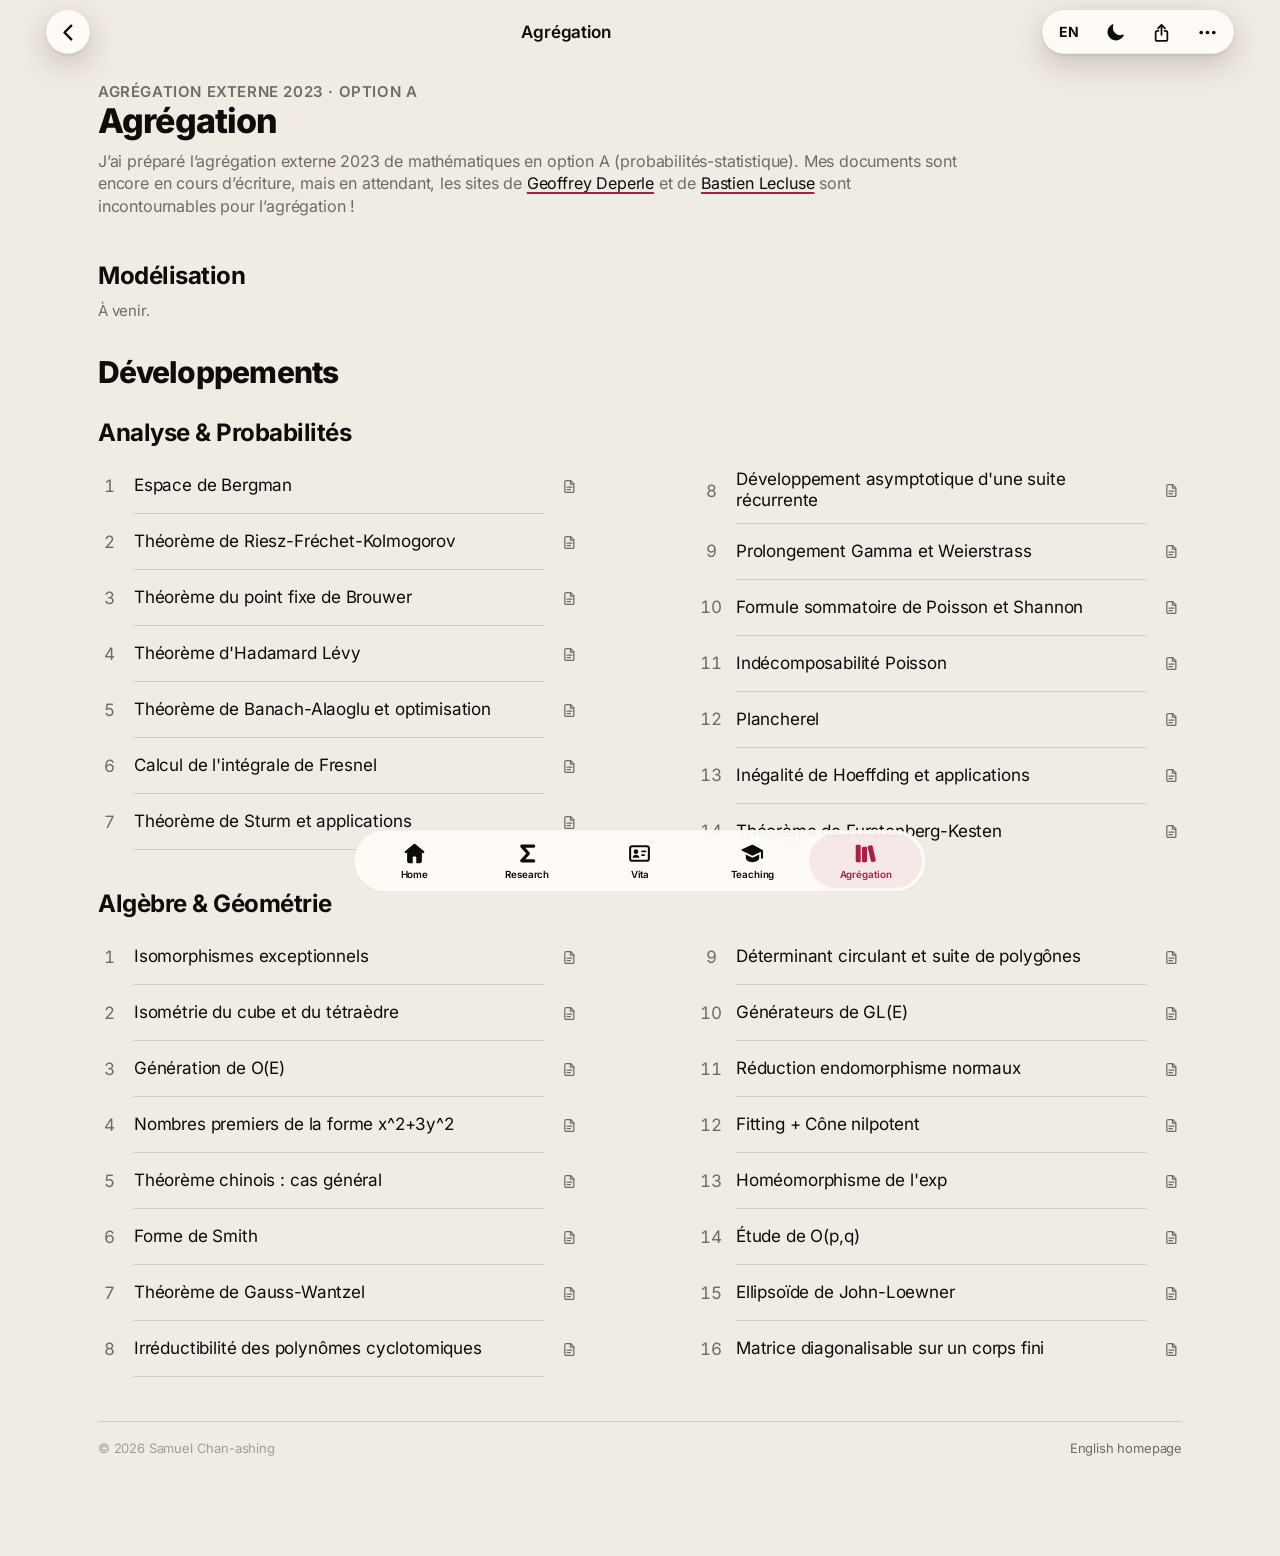
==== commit 69099e4a: "Add files via upload" ====
--- a/agregation.html
+++ b/agregation.html
@@ -2,7 +2,7 @@
 <html lang="fr">
 <head>
   <meta charset="UTF-8">
-  <script>try{if(localStorage.getItem("theme")==="dark")document.documentElement.setAttribute("data-theme","dark")}catch(e){}</script>
+  <script>try{var d=document.documentElement;if(localStorage.getItem("theme")==="dark")d.setAttribute("data-theme","dark");if(/^(fr|rcf)$/.test(localStorage.getItem("lang"))){d.classList.add("i18n-pending");setTimeout(function(){d.classList.remove("i18n-pending")},2500)}}catch(e){}</script>
   <meta name="viewport" content="width=device-width, initial-scale=1, viewport-fit=cover">
   <title>Agrégation — Samuel Chan-ashing</title>
   <meta name="description" content="Développements pour l’agrégation externe de mathématiques (option A, probabilités-statistique), par Samuel Chan-ashing.">
@@ -13,6 +13,7 @@
 </head>
 <body data-page="agreg">
 <script src="assets/js/icons.js"></script>
+<script src="assets/js/i18n.js"></script>
 <div class="page-tint"></div>
 
 <div class="topfade"></div>
@@ -20,6 +21,7 @@
   <a class="circle-btn glass" href="index.html#teaching" aria-label="Retour"><svg class="icon"><use href="#i-chev-l"/></svg></a>
   <span class="topbar-title">Agrégation</span>
   <div class="pill-btns glass">
+    <button type="button" data-action="lang" aria-label="Français"><span class="lang-label">FR</span></button>
     <button type="button" data-action="theme" aria-label="Mode sombre"><svg class="icon"><use href="#i-moon"/></svg></button>
     <button type="button" data-action="share" aria-label="Partager"><svg class="icon"><use href="#i-share"/></svg></button>
     <button type="button" data-action="menu" aria-label="Plus" aria-haspopup="menu" aria-expanded="false"><svg class="icon"><use href="#i-dots"/></svg></button>
--- a/assets/css/site.css
+++ b/assets/css/site.css
@@ -392,7 +392,7 @@
 }
 .tab {
   flex: 1; display: flex; flex-direction: column; align-items: center; justify-content: center; gap: 2px; border-radius: 27px;
-  font-size: 10.5px; font-weight: 600; letter-spacing: 0; color: var(--on-glass); min-width: 0; transition: background .25s, color .25s, opacity .25s;
+  font-size: 10.5px; font-weight: 600; letter-spacing: 0; color: var(--on-glass); min-width: auto; padding: 0 3px; transition: background .25s, color .25s, opacity .25s;
 }
 .tab .icon { font-size: 25px; }
 .tab span { white-space: nowrap; }
@@ -509,6 +509,21 @@
 }
 :root[data-theme="dark"] .site-footer { background: rgba(0, 0, 0, 0.14); }
 html { transition: background-color .3s var(--ease); }
+
+/* ==========================================================================
+   Language: English by default, French with the FR button (assets/js/i18n.js)
+   ========================================================================== */
+html.i18n-pending body { visibility: hidden; }          /* avoids a flash of English when French was chosen */
+.lang-label { font-size: 14px; font-weight: 700; letter-spacing: .03em; line-height: 1; }
+html[lang="fr"] .only-en, html[lang="rcf"] .only-en { display: none; }
+html[lang="fr"] .tab, html[lang="rcf"] .tab { font-size: 9.8px; letter-spacing: -0.01em; }   /* "Enseignement" is longer than "Teaching"; on very narrow phones that tab takes a little more room (min-width: auto) */
+
+/* language menu (opened from the EN / FR / KR button) */
+.lang-menu { min-width: 200px; }
+.lang-menu .icon { opacity: 0; color: var(--accent); }
+.lang-menu .is-current { font-weight: 600; }
+.lang-menu .is-current .icon { opacity: 1; }
+.lang-menu button:focus-visible { outline: 2px solid var(--accent); outline-offset: -2px; }
 
 /* ==== Palette: blanc cassé, noir, bordeaux, or et chocolat ==== */
 :root {
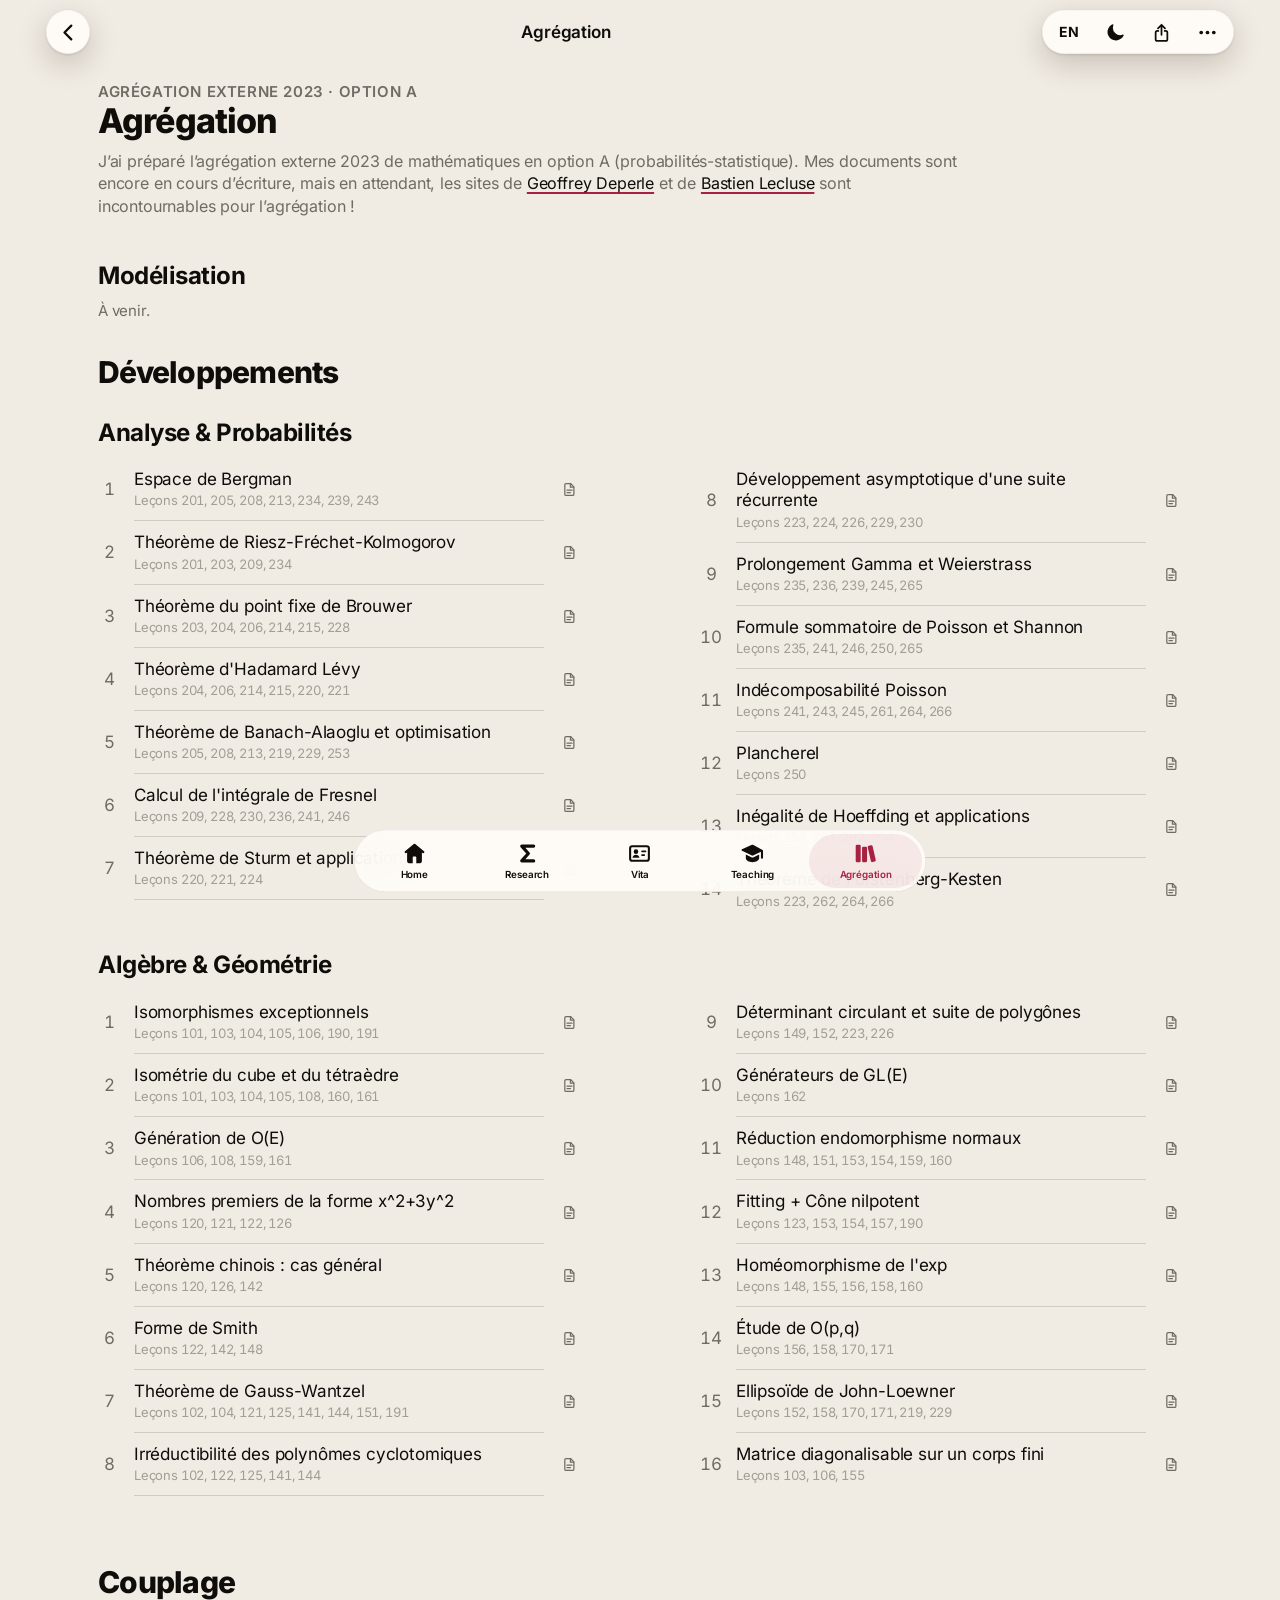
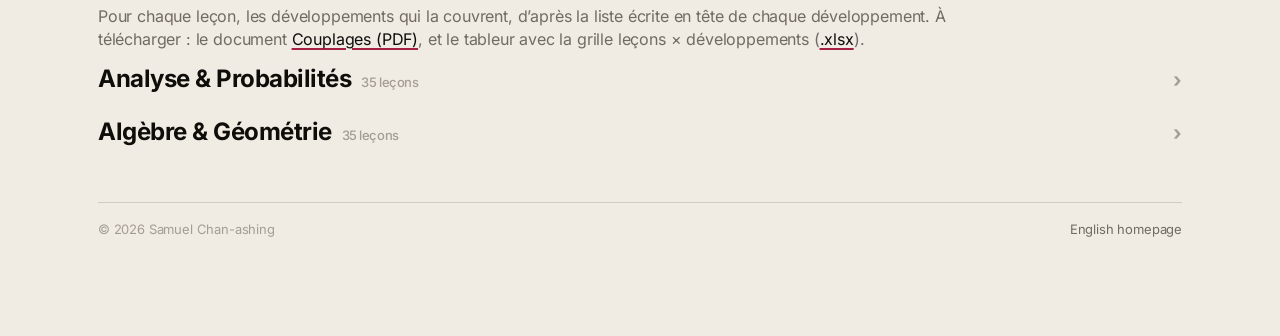
==== commit 9ec07bd0: "Add files via upload" ====
--- a/agregation.html
+++ b/agregation.html
@@ -9,11 +9,11 @@
   <meta name="theme-color" content="#f0ebe3">
   <link rel="icon" href="assets/img/favicon.png">
   <link rel="apple-touch-icon" href="assets/img/apple-touch-icon.png">
-  <link rel="stylesheet" href="assets/css/site.css">
+  <link rel="stylesheet" href="assets/css/site.css?v=202611141106">
 </head>
 <body data-page="agreg">
-<script src="assets/js/icons.js"></script>
-<script src="assets/js/i18n.js"></script>
+<script src="assets/js/icons.js?v=202611141106"></script>
+<script src="assets/js/i18n.js?v=202611141106"></script>
 <div class="page-tint"></div>
 
 <div class="topfade"></div>
@@ -55,104 +55,192 @@
       <section class="block" aria-labelledby="ap-h">
         <h3 class="section-head" id="ap-h">Analyse &amp; Probabilités</h3>
         <ol class="rows cols-2">
-        <li class="row"><a href="agreg/développement/Espace de Bergman.pdf" target="_blank" rel="noopener">
-          <span class="row-lead num">1</span><span class="row-body"><span class="row-title wrap-ok">Espace de Bergman</span></span>
-          <span class="row-trail"><svg class="icon"><use href="#i-doc"/></svg></span></a></li>
-        <li class="row"><a href="agreg/développement/Théorème de Riesz-Fréchet-Kolmogorov.pdf" target="_blank" rel="noopener">
-          <span class="row-lead num">2</span><span class="row-body"><span class="row-title wrap-ok">Théorème de Riesz-Fréchet-Kolmogorov</span></span>
-          <span class="row-trail"><svg class="icon"><use href="#i-doc"/></svg></span></a></li>
-        <li class="row"><a href="agreg/développement/Théorème du point fixe de Brouwer.pdf" target="_blank" rel="noopener">
-          <span class="row-lead num">3</span><span class="row-body"><span class="row-title wrap-ok">Théorème du point fixe de Brouwer</span></span>
-          <span class="row-trail"><svg class="icon"><use href="#i-doc"/></svg></span></a></li>
-        <li class="row"><a href="agreg/développement/Théorème d'Hadamard Lévy.pdf" target="_blank" rel="noopener">
-          <span class="row-lead num">4</span><span class="row-body"><span class="row-title wrap-ok">Théorème d'Hadamard Lévy</span></span>
-          <span class="row-trail"><svg class="icon"><use href="#i-doc"/></svg></span></a></li>
-        <li class="row"><a href="agreg/développement/Théorème de Banach-Alaoglu et optimisation.pdf" target="_blank" rel="noopener">
-          <span class="row-lead num">5</span><span class="row-body"><span class="row-title wrap-ok">Théorème de Banach-Alaoglu et optimisation</span></span>
-          <span class="row-trail"><svg class="icon"><use href="#i-doc"/></svg></span></a></li>
-        <li class="row"><a href="agreg/développement/Calcul de l'intégrale de Fresnel.pdf" target="_blank" rel="noopener">
-          <span class="row-lead num">6</span><span class="row-body"><span class="row-title wrap-ok">Calcul de l'intégrale de Fresnel</span></span>
-          <span class="row-trail"><svg class="icon"><use href="#i-doc"/></svg></span></a></li>
-        <li class="row"><a href="agreg/développement/Théorème de Sturm et applications.pdf" target="_blank" rel="noopener">
-          <span class="row-lead num">7</span><span class="row-body"><span class="row-title wrap-ok">Théorème de Sturm et applications</span></span>
-          <span class="row-trail"><svg class="icon"><use href="#i-doc"/></svg></span></a></li>
-        <li class="row"><a href="agreg/développement/Développement asymptotique d'une suite récurrente.pdf" target="_blank" rel="noopener">
-          <span class="row-lead num">8</span><span class="row-body"><span class="row-title wrap-ok">Développement asymptotique d'une suite récurrente</span></span>
-          <span class="row-trail"><svg class="icon"><use href="#i-doc"/></svg></span></a></li>
-        <li class="row"><a href="agreg/développement/Prolongement Gamma et Weierstrass.pdf" target="_blank" rel="noopener">
-          <span class="row-lead num">9</span><span class="row-body"><span class="row-title wrap-ok">Prolongement Gamma et Weierstrass</span></span>
-          <span class="row-trail"><svg class="icon"><use href="#i-doc"/></svg></span></a></li>
-        <li class="row"><a href="agreg/développement/Formule sommatoire de Poisson et Shannon.pdf" target="_blank" rel="noopener">
-          <span class="row-lead num">10</span><span class="row-body"><span class="row-title wrap-ok">Formule sommatoire de Poisson et Shannon</span></span>
-          <span class="row-trail"><svg class="icon"><use href="#i-doc"/></svg></span></a></li>
-        <li class="row"><a href="agreg/développement/Indécomposabilité Poisson.pdf" target="_blank" rel="noopener">
-          <span class="row-lead num">11</span><span class="row-body"><span class="row-title wrap-ok">Indécomposabilité Poisson</span></span>
-          <span class="row-trail"><svg class="icon"><use href="#i-doc"/></svg></span></a></li>
-        <li class="row"><a href="agreg/développement/Plancherel.pdf" target="_blank" rel="noopener">
-          <span class="row-lead num">12</span><span class="row-body"><span class="row-title wrap-ok">Plancherel</span></span>
-          <span class="row-trail"><svg class="icon"><use href="#i-doc"/></svg></span></a></li>
-        <li class="row"><a href="agreg/développement/Inégalité de Hoeffding et applications.pdf" target="_blank" rel="noopener">
-          <span class="row-lead num">13</span><span class="row-body"><span class="row-title wrap-ok">Inégalité de Hoeffding et applications</span></span>
-          <span class="row-trail"><svg class="icon"><use href="#i-doc"/></svg></span></a></li>
-        <li class="row"><a href="agreg/développement/Théorème de Furstenberg-Kesten.pdf" target="_blank" rel="noopener">
-          <span class="row-lead num">14</span><span class="row-body"><span class="row-title wrap-ok">Théorème de Furstenberg-Kesten</span></span>
+        <li class="row"><a href="agreg/developpements/espace-de-bergman.pdf" target="_blank" rel="noopener">
+          <span class="row-lead num">1</span><span class="row-body"><span class="row-title wrap-ok">Espace de Bergman</span><span class="row-sub dev-lecons" data-no-i18n>Leçons 201, 205, 208, 213, 234, 239, 243</span></span>
+          <span class="row-trail"><svg class="icon"><use href="#i-doc"/></svg></span></a></li>
+        <li class="row"><a href="agreg/developpements/theoreme-de-riesz-frechet-kolmogorov.pdf" target="_blank" rel="noopener">
+          <span class="row-lead num">2</span><span class="row-body"><span class="row-title wrap-ok">Théorème de Riesz-Fréchet-Kolmogorov</span><span class="row-sub dev-lecons" data-no-i18n>Leçons 201, 203, 209, 234</span></span>
+          <span class="row-trail"><svg class="icon"><use href="#i-doc"/></svg></span></a></li>
+        <li class="row"><a href="agreg/developpements/theoreme-du-point-fixe-de-brouwer.pdf" target="_blank" rel="noopener">
+          <span class="row-lead num">3</span><span class="row-body"><span class="row-title wrap-ok">Théorème du point fixe de Brouwer</span><span class="row-sub dev-lecons" data-no-i18n>Leçons 203, 204, 206, 214, 215, 228</span></span>
+          <span class="row-trail"><svg class="icon"><use href="#i-doc"/></svg></span></a></li>
+        <li class="row"><a href="agreg/developpements/theoreme-d-hadamard-levy.pdf" target="_blank" rel="noopener">
+          <span class="row-lead num">4</span><span class="row-body"><span class="row-title wrap-ok">Théorème d'Hadamard Lévy</span><span class="row-sub dev-lecons" data-no-i18n>Leçons 204, 206, 214, 215, 220, 221</span></span>
+          <span class="row-trail"><svg class="icon"><use href="#i-doc"/></svg></span></a></li>
+        <li class="row"><a href="agreg/developpements/theoreme-de-banach-alaoglu-et-optimisation.pdf" target="_blank" rel="noopener">
+          <span class="row-lead num">5</span><span class="row-body"><span class="row-title wrap-ok">Théorème de Banach-Alaoglu et optimisation</span><span class="row-sub dev-lecons" data-no-i18n>Leçons 205, 208, 213, 219, 229, 253</span></span>
+          <span class="row-trail"><svg class="icon"><use href="#i-doc"/></svg></span></a></li>
+        <li class="row"><a href="agreg/developpements/calcul-de-l-integrale-de-fresnel.pdf" target="_blank" rel="noopener">
+          <span class="row-lead num">6</span><span class="row-body"><span class="row-title wrap-ok">Calcul de l'intégrale de Fresnel</span><span class="row-sub dev-lecons" data-no-i18n>Leçons 209, 228, 230, 236, 241, 246</span></span>
+          <span class="row-trail"><svg class="icon"><use href="#i-doc"/></svg></span></a></li>
+        <li class="row"><a href="agreg/developpements/theoreme-de-sturm-et-applications.pdf" target="_blank" rel="noopener">
+          <span class="row-lead num">7</span><span class="row-body"><span class="row-title wrap-ok">Théorème de Sturm et applications</span><span class="row-sub dev-lecons" data-no-i18n>Leçons 220, 221, 224</span></span>
+          <span class="row-trail"><svg class="icon"><use href="#i-doc"/></svg></span></a></li>
+        <li class="row"><a href="agreg/developpements/developpement-asymptotique-d-une-suite-recurrente.pdf" target="_blank" rel="noopener">
+          <span class="row-lead num">8</span><span class="row-body"><span class="row-title wrap-ok">Développement asymptotique d'une suite récurrente</span><span class="row-sub dev-lecons" data-no-i18n>Leçons 223, 224, 226, 229, 230</span></span>
+          <span class="row-trail"><svg class="icon"><use href="#i-doc"/></svg></span></a></li>
+        <li class="row"><a href="agreg/developpements/prolongement-gamma-et-weierstrass.pdf" target="_blank" rel="noopener">
+          <span class="row-lead num">9</span><span class="row-body"><span class="row-title wrap-ok">Prolongement Gamma et Weierstrass</span><span class="row-sub dev-lecons" data-no-i18n>Leçons 235, 236, 239, 245, 265</span></span>
+          <span class="row-trail"><svg class="icon"><use href="#i-doc"/></svg></span></a></li>
+        <li class="row"><a href="agreg/developpements/formule-sommatoire-de-poisson-et-shannon.pdf" target="_blank" rel="noopener">
+          <span class="row-lead num">10</span><span class="row-body"><span class="row-title wrap-ok">Formule sommatoire de Poisson et Shannon</span><span class="row-sub dev-lecons" data-no-i18n>Leçons 235, 241, 246, 250, 265</span></span>
+          <span class="row-trail"><svg class="icon"><use href="#i-doc"/></svg></span></a></li>
+        <li class="row"><a href="agreg/developpements/indecomposabilite-poisson.pdf" target="_blank" rel="noopener">
+          <span class="row-lead num">11</span><span class="row-body"><span class="row-title wrap-ok">Indécomposabilité Poisson</span><span class="row-sub dev-lecons" data-no-i18n>Leçons 241, 243, 245, 261, 264, 266</span></span>
+          <span class="row-trail"><svg class="icon"><use href="#i-doc"/></svg></span></a></li>
+        <li class="row"><a href="agreg/developpements/plancherel.pdf" target="_blank" rel="noopener">
+          <span class="row-lead num">12</span><span class="row-body"><span class="row-title wrap-ok">Plancherel</span><span class="row-sub dev-lecons" data-no-i18n>Leçons 250</span></span>
+          <span class="row-trail"><svg class="icon"><use href="#i-doc"/></svg></span></a></li>
+        <li class="row"><a href="agreg/developpements/inegalite-de-hoeffding-et-applications.pdf" target="_blank" rel="noopener">
+          <span class="row-lead num">13</span><span class="row-body"><span class="row-title wrap-ok">Inégalité de Hoeffding et applications</span><span class="row-sub dev-lecons" data-no-i18n>Leçons 253, 261, 262, 264</span></span>
+          <span class="row-trail"><svg class="icon"><use href="#i-doc"/></svg></span></a></li>
+        <li class="row"><a href="agreg/developpements/theoreme-de-furstenberg-kesten.pdf" target="_blank" rel="noopener">
+          <span class="row-lead num">14</span><span class="row-body"><span class="row-title wrap-ok">Théorème de Furstenberg-Kesten</span><span class="row-sub dev-lecons" data-no-i18n>Leçons 223, 262, 264, 266</span></span>
           <span class="row-trail"><svg class="icon"><use href="#i-doc"/></svg></span></a></li>
         </ol>
       </section>
       <section class="block" aria-labelledby="ag-h">
         <h3 class="section-head" id="ag-h">Algèbre &amp; Géométrie</h3>
         <ol class="rows cols-2">
-        <li class="row"><a href="agreg/développement/Isomorphismes exceptionnels.pdf" target="_blank" rel="noopener">
-          <span class="row-lead num">1</span><span class="row-body"><span class="row-title wrap-ok">Isomorphismes exceptionnels</span></span>
-          <span class="row-trail"><svg class="icon"><use href="#i-doc"/></svg></span></a></li>
-        <li class="row"><a href="agreg/développement/Isométrie du cube et du tétraèdre.pdf" target="_blank" rel="noopener">
-          <span class="row-lead num">2</span><span class="row-body"><span class="row-title wrap-ok">Isométrie du cube et du tétraèdre</span></span>
-          <span class="row-trail"><svg class="icon"><use href="#i-doc"/></svg></span></a></li>
-        <li class="row"><a href="agreg/développement/Génération de O(E).pdf" target="_blank" rel="noopener">
-          <span class="row-lead num">3</span><span class="row-body"><span class="row-title wrap-ok">Génération de O(E)</span></span>
-          <span class="row-trail"><svg class="icon"><use href="#i-doc"/></svg></span></a></li>
-        <li class="row"><a href="agreg/développement/Nombres premiers de la forme x^2+3y^2.pdf" target="_blank" rel="noopener">
-          <span class="row-lead num">4</span><span class="row-body"><span class="row-title wrap-ok">Nombres premiers de la forme x^2+3y^2</span></span>
-          <span class="row-trail"><svg class="icon"><use href="#i-doc"/></svg></span></a></li>
-        <li class="row"><a href="agreg/développement/Théorème chinois : cas général.pdf" target="_blank" rel="noopener">
-          <span class="row-lead num">5</span><span class="row-body"><span class="row-title wrap-ok">Théorème chinois : cas général</span></span>
-          <span class="row-trail"><svg class="icon"><use href="#i-doc"/></svg></span></a></li>
-        <li class="row"><a href="agreg/développement/Forme de Smith.pdf" target="_blank" rel="noopener">
-          <span class="row-lead num">6</span><span class="row-body"><span class="row-title wrap-ok">Forme de Smith</span></span>
-          <span class="row-trail"><svg class="icon"><use href="#i-doc"/></svg></span></a></li>
-        <li class="row"><a href="agreg/développement/Théorème de Gauss-Wantzel.pdf" target="_blank" rel="noopener">
-          <span class="row-lead num">7</span><span class="row-body"><span class="row-title wrap-ok">Théorème de Gauss-Wantzel</span></span>
-          <span class="row-trail"><svg class="icon"><use href="#i-doc"/></svg></span></a></li>
-        <li class="row"><a href="agreg/développement/Irréductibilité des polynômes cyclotomiques.pdf" target="_blank" rel="noopener">
-          <span class="row-lead num">8</span><span class="row-body"><span class="row-title wrap-ok">Irréductibilité des polynômes cyclotomiques</span></span>
-          <span class="row-trail"><svg class="icon"><use href="#i-doc"/></svg></span></a></li>
-        <li class="row"><a href="agreg/développement/Déterminant circulant et suite de polygônes.pdf" target="_blank" rel="noopener">
-          <span class="row-lead num">9</span><span class="row-body"><span class="row-title wrap-ok">Déterminant circulant et suite de polygônes</span></span>
-          <span class="row-trail"><svg class="icon"><use href="#i-doc"/></svg></span></a></li>
-        <li class="row"><a href="agreg/développement/Générateurs de GL(E).pdf" target="_blank" rel="noopener">
-          <span class="row-lead num">10</span><span class="row-body"><span class="row-title wrap-ok">Générateurs de GL(E)</span></span>
-          <span class="row-trail"><svg class="icon"><use href="#i-doc"/></svg></span></a></li>
-        <li class="row"><a href="agreg/développement/Réduction endomorphisme normaux.pdf" target="_blank" rel="noopener">
-          <span class="row-lead num">11</span><span class="row-body"><span class="row-title wrap-ok">Réduction endomorphisme normaux</span></span>
-          <span class="row-trail"><svg class="icon"><use href="#i-doc"/></svg></span></a></li>
-        <li class="row"><a href="agreg/développement/Fitting + Cône nilpotent.pdf" target="_blank" rel="noopener">
-          <span class="row-lead num">12</span><span class="row-body"><span class="row-title wrap-ok">Fitting + Cône nilpotent</span></span>
-          <span class="row-trail"><svg class="icon"><use href="#i-doc"/></svg></span></a></li>
-        <li class="row"><a href="agreg/développement/Homéomorphisme de l'exp.pdf" target="_blank" rel="noopener">
-          <span class="row-lead num">13</span><span class="row-body"><span class="row-title wrap-ok">Homéomorphisme de l'exp</span></span>
-          <span class="row-trail"><svg class="icon"><use href="#i-doc"/></svg></span></a></li>
-        <li class="row"><a href="agreg/développement/Étude de O(p,q).pdf" target="_blank" rel="noopener">
-          <span class="row-lead num">14</span><span class="row-body"><span class="row-title wrap-ok">Étude de O(p,q)</span></span>
-          <span class="row-trail"><svg class="icon"><use href="#i-doc"/></svg></span></a></li>
-        <li class="row"><a href="agreg/développement/Ellipsoïde de John-Loewner.pdf" target="_blank" rel="noopener">
-          <span class="row-lead num">15</span><span class="row-body"><span class="row-title wrap-ok">Ellipsoïde de John-Loewner</span></span>
-          <span class="row-trail"><svg class="icon"><use href="#i-doc"/></svg></span></a></li>
-        <li class="row"><a href="agreg/développement/Matrice diagonalisable sur un corps fini.pdf" target="_blank" rel="noopener">
-          <span class="row-lead num">16</span><span class="row-body"><span class="row-title wrap-ok">Matrice diagonalisable sur un corps fini</span></span>
+        <li class="row"><a href="agreg/developpements/isomorphismes-exceptionnels.pdf" target="_blank" rel="noopener">
+          <span class="row-lead num">1</span><span class="row-body"><span class="row-title wrap-ok">Isomorphismes exceptionnels</span><span class="row-sub dev-lecons" data-no-i18n>Leçons 101, 103, 104, 105, 106, 190, 191</span></span>
+          <span class="row-trail"><svg class="icon"><use href="#i-doc"/></svg></span></a></li>
+        <li class="row"><a href="agreg/developpements/isometrie-du-cube-et-du-tetraedre.pdf" target="_blank" rel="noopener">
+          <span class="row-lead num">2</span><span class="row-body"><span class="row-title wrap-ok">Isométrie du cube et du tétraèdre</span><span class="row-sub dev-lecons" data-no-i18n>Leçons 101, 103, 104, 105, 108, 160, 161</span></span>
+          <span class="row-trail"><svg class="icon"><use href="#i-doc"/></svg></span></a></li>
+        <li class="row"><a href="agreg/developpements/generation-de-o-e.pdf" target="_blank" rel="noopener">
+          <span class="row-lead num">3</span><span class="row-body"><span class="row-title wrap-ok">Génération de O(E)</span><span class="row-sub dev-lecons" data-no-i18n>Leçons 106, 108, 159, 161</span></span>
+          <span class="row-trail"><svg class="icon"><use href="#i-doc"/></svg></span></a></li>
+        <li class="row"><a href="agreg/developpements/nombres-premiers-de-la-forme-x2-3y2.pdf" target="_blank" rel="noopener">
+          <span class="row-lead num">4</span><span class="row-body"><span class="row-title wrap-ok">Nombres premiers de la forme x^2+3y^2</span><span class="row-sub dev-lecons" data-no-i18n>Leçons 120, 121, 122, 126</span></span>
+          <span class="row-trail"><svg class="icon"><use href="#i-doc"/></svg></span></a></li>
+        <li class="row"><a href="agreg/developpements/theoreme-chinois-cas-general.pdf" target="_blank" rel="noopener">
+          <span class="row-lead num">5</span><span class="row-body"><span class="row-title wrap-ok">Théorème chinois : cas général</span><span class="row-sub dev-lecons" data-no-i18n>Leçons 120, 126, 142</span></span>
+          <span class="row-trail"><svg class="icon"><use href="#i-doc"/></svg></span></a></li>
+        <li class="row"><a href="agreg/developpements/forme-de-smith.pdf" target="_blank" rel="noopener">
+          <span class="row-lead num">6</span><span class="row-body"><span class="row-title wrap-ok">Forme de Smith</span><span class="row-sub dev-lecons" data-no-i18n>Leçons 122, 142, 148</span></span>
+          <span class="row-trail"><svg class="icon"><use href="#i-doc"/></svg></span></a></li>
+        <li class="row"><a href="agreg/developpements/theoreme-de-gauss-wantzel.pdf" target="_blank" rel="noopener">
+          <span class="row-lead num">7</span><span class="row-body"><span class="row-title wrap-ok">Théorème de Gauss-Wantzel</span><span class="row-sub dev-lecons" data-no-i18n>Leçons 102, 104, 121, 125, 141, 144, 151, 191</span></span>
+          <span class="row-trail"><svg class="icon"><use href="#i-doc"/></svg></span></a></li>
+        <li class="row"><a href="agreg/developpements/irreductibilite-des-polynomes-cyclotomiques.pdf" target="_blank" rel="noopener">
+          <span class="row-lead num">8</span><span class="row-body"><span class="row-title wrap-ok">Irréductibilité des polynômes cyclotomiques</span><span class="row-sub dev-lecons" data-no-i18n>Leçons 102, 122, 125, 141, 144</span></span>
+          <span class="row-trail"><svg class="icon"><use href="#i-doc"/></svg></span></a></li>
+        <li class="row"><a href="agreg/developpements/determinant-circulant-et-suite-de-polygones.pdf" target="_blank" rel="noopener">
+          <span class="row-lead num">9</span><span class="row-body"><span class="row-title wrap-ok">Déterminant circulant et suite de polygônes</span><span class="row-sub dev-lecons" data-no-i18n>Leçons 149, 152, 223, 226</span></span>
+          <span class="row-trail"><svg class="icon"><use href="#i-doc"/></svg></span></a></li>
+        <li class="row"><a href="agreg/developpements/generateurs-de-gl-e.pdf" target="_blank" rel="noopener">
+          <span class="row-lead num">10</span><span class="row-body"><span class="row-title wrap-ok">Générateurs de GL(E)</span><span class="row-sub dev-lecons" data-no-i18n>Leçons 162</span></span>
+          <span class="row-trail"><svg class="icon"><use href="#i-doc"/></svg></span></a></li>
+        <li class="row"><a href="agreg/developpements/reduction-endomorphisme-normaux.pdf" target="_blank" rel="noopener">
+          <span class="row-lead num">11</span><span class="row-body"><span class="row-title wrap-ok">Réduction endomorphisme normaux</span><span class="row-sub dev-lecons" data-no-i18n>Leçons 148, 151, 153, 154, 159, 160</span></span>
+          <span class="row-trail"><svg class="icon"><use href="#i-doc"/></svg></span></a></li>
+        <li class="row"><a href="agreg/developpements/fitting-cone-nilpotent.pdf" target="_blank" rel="noopener">
+          <span class="row-lead num">12</span><span class="row-body"><span class="row-title wrap-ok">Fitting + Cône nilpotent</span><span class="row-sub dev-lecons" data-no-i18n>Leçons 123, 153, 154, 157, 190</span></span>
+          <span class="row-trail"><svg class="icon"><use href="#i-doc"/></svg></span></a></li>
+        <li class="row"><a href="agreg/developpements/homeomorphisme-de-l-exp.pdf" target="_blank" rel="noopener">
+          <span class="row-lead num">13</span><span class="row-body"><span class="row-title wrap-ok">Homéomorphisme de l'exp</span><span class="row-sub dev-lecons" data-no-i18n>Leçons 148, 155, 156, 158, 160</span></span>
+          <span class="row-trail"><svg class="icon"><use href="#i-doc"/></svg></span></a></li>
+        <li class="row"><a href="agreg/developpements/etude-de-o-p-q.pdf" target="_blank" rel="noopener">
+          <span class="row-lead num">14</span><span class="row-body"><span class="row-title wrap-ok">Étude de O(p,q)</span><span class="row-sub dev-lecons" data-no-i18n>Leçons 156, 158, 170, 171</span></span>
+          <span class="row-trail"><svg class="icon"><use href="#i-doc"/></svg></span></a></li>
+        <li class="row"><a href="agreg/developpements/ellipsoide-de-john-loewner.pdf" target="_blank" rel="noopener">
+          <span class="row-lead num">15</span><span class="row-body"><span class="row-title wrap-ok">Ellipsoïde de John-Loewner</span><span class="row-sub dev-lecons" data-no-i18n>Leçons 152, 158, 170, 171, 219, 229</span></span>
+          <span class="row-trail"><svg class="icon"><use href="#i-doc"/></svg></span></a></li>
+        <li class="row"><a href="agreg/developpements/matrice-diagonalisable-sur-un-corps-fini.pdf" target="_blank" rel="noopener">
+          <span class="row-lead num">16</span><span class="row-body"><span class="row-title wrap-ok">Matrice diagonalisable sur un corps fini</span><span class="row-sub dev-lecons" data-no-i18n>Leçons 103, 106, 155</span></span>
           <span class="row-trail"><svg class="icon"><use href="#i-doc"/></svg></span></a></li>
         </ol>
       </section>
     </section>
+
+
+    <!-- couplage:start (generated by gen_page.py from the couplage data) -->
+    <section class="section couplage" aria-labelledby="couplage-h" data-no-i18n>
+      <h2 class="big-head" id="couplage-h">Couplage</h2>
+      <div class="prose couplage-intro"><p>Pour chaque leçon, les développements qui la couvrent, d’après la liste écrite en tête de chaque développement. À télécharger : le document <a href="agreg/couplages.pdf" target="_blank" rel="noopener">Couplages (PDF)</a>, et le tableur avec la grille leçons × développements (<a href="agreg/couplage-lecons-developpements.xlsx" download>.xlsx</a>).</p></div>
+      <details class="block couplage-block" id="couplage-ap">
+        <summary class="section-head">Analyse &amp; Probabilités<span class="couplage-count">35 leçons</span></summary>
+        <ol class="lessons">
+          <li class="lesson"><span class="lesson-num">201</span><div><p class="lesson-title">Espaces de fonctions. Exemples et applications.</p><p class="lesson-devs"><a href="agreg/developpements/espace-de-bergman.pdf" target="_blank" rel="noopener">Espace de Bergman</a> · <a href="agreg/developpements/theoreme-de-riesz-frechet-kolmogorov.pdf" target="_blank" rel="noopener">Théorème de Riesz-Fréchet-Kolmogorov</a></p></div></li>
+          <li class="lesson"><span class="lesson-num">203</span><div><p class="lesson-title">Utilisation de la notion de compacité.</p><p class="lesson-devs"><a href="agreg/developpements/theoreme-de-riesz-frechet-kolmogorov.pdf" target="_blank" rel="noopener">Théorème de Riesz-Fréchet-Kolmogorov</a> · <a href="agreg/developpements/theoreme-du-point-fixe-de-brouwer.pdf" target="_blank" rel="noopener">Théorème du point fixe de Brouwer</a></p></div></li>
+          <li class="lesson"><span class="lesson-num">204</span><div><p class="lesson-title">Connexité. Exemples et applications.</p><p class="lesson-devs"><a href="agreg/developpements/theoreme-du-point-fixe-de-brouwer.pdf" target="_blank" rel="noopener">Théorème du point fixe de Brouwer</a> · <a href="agreg/developpements/theoreme-d-hadamard-levy.pdf" target="_blank" rel="noopener">Théorème d'Hadamard Lévy</a></p></div></li>
+          <li class="lesson"><span class="lesson-num">205</span><div><p class="lesson-title">Espaces complets. Exemples et applications.</p><p class="lesson-devs"><a href="agreg/developpements/espace-de-bergman.pdf" target="_blank" rel="noopener">Espace de Bergman</a> · <a href="agreg/developpements/theoreme-de-banach-alaoglu-et-optimisation.pdf" target="_blank" rel="noopener">Théorème de Banach-Alaoglu et optimisation</a></p></div></li>
+          <li class="lesson"><span class="lesson-num">206</span><div><p class="lesson-title">Exemples d’utilisation de la notion de dimension finie en analyse.</p><p class="lesson-devs"><a href="agreg/developpements/theoreme-du-point-fixe-de-brouwer.pdf" target="_blank" rel="noopener">Théorème du point fixe de Brouwer</a> · <a href="agreg/developpements/theoreme-d-hadamard-levy.pdf" target="_blank" rel="noopener">Théorème d'Hadamard Lévy</a></p></div></li>
+          <li class="lesson"><span class="lesson-num">208</span><div><p class="lesson-title">Espaces vectoriels normés, applications linéaires continues. Exemples.</p><p class="lesson-devs"><a href="agreg/developpements/espace-de-bergman.pdf" target="_blank" rel="noopener">Espace de Bergman</a> · <a href="agreg/developpements/theoreme-de-banach-alaoglu-et-optimisation.pdf" target="_blank" rel="noopener">Théorème de Banach-Alaoglu et optimisation</a></p></div></li>
+          <li class="lesson"><span class="lesson-num">209</span><div><p class="lesson-title">Approximation d’une fonction par des fonctions régulières. Exemples et applications.</p><p class="lesson-devs"><a href="agreg/developpements/theoreme-de-riesz-frechet-kolmogorov.pdf" target="_blank" rel="noopener">Théorème de Riesz-Fréchet-Kolmogorov</a> · <a href="agreg/developpements/calcul-de-l-integrale-de-fresnel.pdf" target="_blank" rel="noopener">Calcul de l'intégrale de Fresnel</a></p></div></li>
+          <li class="lesson"><span class="lesson-num">213</span><div><p class="lesson-title">Espaces de Hilbert. Bases hilbertiennes. Exemples et applications.</p><p class="lesson-devs"><a href="agreg/developpements/espace-de-bergman.pdf" target="_blank" rel="noopener">Espace de Bergman</a> · <a href="agreg/developpements/theoreme-de-banach-alaoglu-et-optimisation.pdf" target="_blank" rel="noopener">Théorème de Banach-Alaoglu et optimisation</a></p></div></li>
+          <li class="lesson"><span class="lesson-num">214</span><div><p class="lesson-title">Théorème d’inversion locale, théorème des fonctions implicites. Exemples et applications en analyse et en géométrie.</p><p class="lesson-devs"><a href="agreg/developpements/theoreme-du-point-fixe-de-brouwer.pdf" target="_blank" rel="noopener">Théorème du point fixe de Brouwer</a> · <a href="agreg/developpements/theoreme-d-hadamard-levy.pdf" target="_blank" rel="noopener">Théorème d'Hadamard Lévy</a></p></div></li>
+          <li class="lesson"><span class="lesson-num">215</span><div><p class="lesson-title">Applications différentiables définies sur un ouvert de ℝⁿ. Exemples et applications.</p><p class="lesson-devs"><a href="agreg/developpements/theoreme-du-point-fixe-de-brouwer.pdf" target="_blank" rel="noopener">Théorème du point fixe de Brouwer</a> · <a href="agreg/developpements/theoreme-d-hadamard-levy.pdf" target="_blank" rel="noopener">Théorème d'Hadamard Lévy</a></p></div></li>
+          <li class="lesson"><span class="lesson-num">219</span><div><p class="lesson-title">Extremums : existence, caractérisation, recherche. Exemples et applications.</p><p class="lesson-devs"><a href="agreg/developpements/theoreme-de-banach-alaoglu-et-optimisation.pdf" target="_blank" rel="noopener">Théorème de Banach-Alaoglu et optimisation</a> · <a href="agreg/developpements/ellipsoide-de-john-loewner.pdf" target="_blank" rel="noopener">Ellipsoïde de John-Loewner</a></p></div></li>
+          <li class="lesson"><span class="lesson-num">220</span><div><p class="lesson-title">Équations différentielles ordinaires. Exemples de résolution et d’études de solutions en dimension 1 et 2.</p><p class="lesson-devs"><a href="agreg/developpements/theoreme-d-hadamard-levy.pdf" target="_blank" rel="noopener">Théorème d'Hadamard Lévy</a> · <a href="agreg/developpements/theoreme-de-sturm-et-applications.pdf" target="_blank" rel="noopener">Théorème de Sturm et applications</a></p></div></li>
+          <li class="lesson"><span class="lesson-num">221</span><div><p class="lesson-title">Équations différentielles linéaires. Systèmes d’équations différentielles linéaires. Exemples et applications.</p><p class="lesson-devs"><a href="agreg/developpements/theoreme-d-hadamard-levy.pdf" target="_blank" rel="noopener">Théorème d'Hadamard Lévy</a> · <a href="agreg/developpements/theoreme-de-sturm-et-applications.pdf" target="_blank" rel="noopener">Théorème de Sturm et applications</a></p></div></li>
+          <li class="lesson"><span class="lesson-num">223</span><div><p class="lesson-title">Suites numériques. Convergence, valeurs d’adhérence. Exemples et applications.</p><p class="lesson-devs"><a href="agreg/developpements/developpement-asymptotique-d-une-suite-recurrente.pdf" target="_blank" rel="noopener">Développement asymptotique d'une suite récurrente</a> · <a href="agreg/developpements/theoreme-de-furstenberg-kesten.pdf" target="_blank" rel="noopener">Théorème de Furstenberg-Kesten</a> · <a href="agreg/developpements/determinant-circulant-et-suite-de-polygones.pdf" target="_blank" rel="noopener">Déterminant circulant et suite de polygônes</a></p></div></li>
+          <li class="lesson"><span class="lesson-num">224</span><div><p class="lesson-title">Exemples de développements asymptotiques de suites et de fonctions.</p><p class="lesson-devs"><a href="agreg/developpements/theoreme-de-sturm-et-applications.pdf" target="_blank" rel="noopener">Théorème de Sturm et applications</a> · <a href="agreg/developpements/developpement-asymptotique-d-une-suite-recurrente.pdf" target="_blank" rel="noopener">Développement asymptotique d'une suite récurrente</a></p></div></li>
+          <li class="lesson"><span class="lesson-num">226</span><div><p class="lesson-title">Suites vectorielles et réelles définies par une relation de récurrence uₙ₊₁ = f(uₙ). Exemples. Applications à la résolution approchée d’équations.</p><p class="lesson-devs"><a href="agreg/developpements/developpement-asymptotique-d-une-suite-recurrente.pdf" target="_blank" rel="noopener">Développement asymptotique d'une suite récurrente</a> · <a href="agreg/developpements/determinant-circulant-et-suite-de-polygones.pdf" target="_blank" rel="noopener">Déterminant circulant et suite de polygônes</a></p></div></li>
+          <li class="lesson"><span class="lesson-num">228</span><div><p class="lesson-title">Continuité, dérivabilité des fonctions réelles d’une variable réelle. Exemples et applications.</p><p class="lesson-devs"><a href="agreg/developpements/theoreme-du-point-fixe-de-brouwer.pdf" target="_blank" rel="noopener">Théorème du point fixe de Brouwer</a> · <a href="agreg/developpements/calcul-de-l-integrale-de-fresnel.pdf" target="_blank" rel="noopener">Calcul de l'intégrale de Fresnel</a></p></div></li>
+          <li class="lesson"><span class="lesson-num">229</span><div><p class="lesson-title">Fonctions monotones. Fonctions convexes. Exemples et applications.</p><p class="lesson-devs"><a href="agreg/developpements/theoreme-de-banach-alaoglu-et-optimisation.pdf" target="_blank" rel="noopener">Théorème de Banach-Alaoglu et optimisation</a> · <a href="agreg/developpements/developpement-asymptotique-d-une-suite-recurrente.pdf" target="_blank" rel="noopener">Développement asymptotique d'une suite récurrente</a> · <a href="agreg/developpements/ellipsoide-de-john-loewner.pdf" target="_blank" rel="noopener">Ellipsoïde de John-Loewner</a></p></div></li>
+          <li class="lesson"><span class="lesson-num">230</span><div><p class="lesson-title">Séries de nombres réels ou complexes. Comportement des restes ou des sommes partielles des séries numériques. Exemples.</p><p class="lesson-devs"><a href="agreg/developpements/calcul-de-l-integrale-de-fresnel.pdf" target="_blank" rel="noopener">Calcul de l'intégrale de Fresnel</a> · <a href="agreg/developpements/developpement-asymptotique-d-une-suite-recurrente.pdf" target="_blank" rel="noopener">Développement asymptotique d'une suite récurrente</a></p></div></li>
+          <li class="lesson"><span class="lesson-num">234</span><div><p class="lesson-title">Fonctions et espaces de fonctions Lebesgue-intégrables.</p><p class="lesson-devs"><a href="agreg/developpements/espace-de-bergman.pdf" target="_blank" rel="noopener">Espace de Bergman</a> · <a href="agreg/developpements/theoreme-de-riesz-frechet-kolmogorov.pdf" target="_blank" rel="noopener">Théorème de Riesz-Fréchet-Kolmogorov</a></p></div></li>
+          <li class="lesson"><span class="lesson-num">235</span><div><p class="lesson-title">Problèmes d’interversion en analyse.</p><p class="lesson-devs"><a href="agreg/developpements/prolongement-gamma-et-weierstrass.pdf" target="_blank" rel="noopener">Prolongement Gamma et Weierstrass</a> · <a href="agreg/developpements/formule-sommatoire-de-poisson-et-shannon.pdf" target="_blank" rel="noopener">Formule sommatoire de Poisson et Shannon</a></p></div></li>
+          <li class="lesson"><span class="lesson-num">236</span><div><p class="lesson-title">Illustrer par des exemples quelques méthodes de calcul d’intégrales de fonctions d’une ou plusieurs variables.</p><p class="lesson-devs"><a href="agreg/developpements/calcul-de-l-integrale-de-fresnel.pdf" target="_blank" rel="noopener">Calcul de l'intégrale de Fresnel</a> · <a href="agreg/developpements/prolongement-gamma-et-weierstrass.pdf" target="_blank" rel="noopener">Prolongement Gamma et Weierstrass</a></p></div></li>
+          <li class="lesson"><span class="lesson-num">239</span><div><p class="lesson-title">Fonctions définies par une intégrale dépendant d’un paramètre. Exemples et applications.</p><p class="lesson-devs"><a href="agreg/developpements/espace-de-bergman.pdf" target="_blank" rel="noopener">Espace de Bergman</a> · <a href="agreg/developpements/prolongement-gamma-et-weierstrass.pdf" target="_blank" rel="noopener">Prolongement Gamma et Weierstrass</a></p></div></li>
+          <li class="lesson"><span class="lesson-num">241</span><div><p class="lesson-title">Suites et séries de fonctions. Exemples et contre-exemples.</p><p class="lesson-devs"><a href="agreg/developpements/calcul-de-l-integrale-de-fresnel.pdf" target="_blank" rel="noopener">Calcul de l'intégrale de Fresnel</a> · <a href="agreg/developpements/formule-sommatoire-de-poisson-et-shannon.pdf" target="_blank" rel="noopener">Formule sommatoire de Poisson et Shannon</a> · <a href="agreg/developpements/indecomposabilite-poisson.pdf" target="_blank" rel="noopener">Indécomposabilité Poisson</a></p></div></li>
+          <li class="lesson"><span class="lesson-num">243</span><div><p class="lesson-title">Séries entières, propriétés de la somme. Exemples et applications.</p><p class="lesson-devs"><a href="agreg/developpements/espace-de-bergman.pdf" target="_blank" rel="noopener">Espace de Bergman</a> · <a href="agreg/developpements/indecomposabilite-poisson.pdf" target="_blank" rel="noopener">Indécomposabilité Poisson</a></p></div></li>
+          <li class="lesson"><span class="lesson-num">245</span><div><p class="lesson-title">Fonctions d’une variable complexe. Exemples et applications.</p><p class="lesson-devs"><a href="agreg/developpements/prolongement-gamma-et-weierstrass.pdf" target="_blank" rel="noopener">Prolongement Gamma et Weierstrass</a> · <a href="agreg/developpements/indecomposabilite-poisson.pdf" target="_blank" rel="noopener">Indécomposabilité Poisson</a></p></div></li>
+          <li class="lesson"><span class="lesson-num">246</span><div><p class="lesson-title">Séries de Fourier. Exemples et applications.</p><p class="lesson-devs"><a href="agreg/developpements/calcul-de-l-integrale-de-fresnel.pdf" target="_blank" rel="noopener">Calcul de l'intégrale de Fresnel</a> · <a href="agreg/developpements/formule-sommatoire-de-poisson-et-shannon.pdf" target="_blank" rel="noopener">Formule sommatoire de Poisson et Shannon</a></p></div></li>
+          <li class="lesson"><span class="lesson-num">250</span><div><p class="lesson-title">Transformation de Fourier. Applications.</p><p class="lesson-devs"><a href="agreg/developpements/formule-sommatoire-de-poisson-et-shannon.pdf" target="_blank" rel="noopener">Formule sommatoire de Poisson et Shannon</a> · <a href="agreg/developpements/plancherel.pdf" target="_blank" rel="noopener">Plancherel</a></p></div></li>
+          <li class="lesson"><span class="lesson-num">253</span><div><p class="lesson-title">Utilisation de la notion de convexité en analyse.</p><p class="lesson-devs"><a href="agreg/developpements/theoreme-de-banach-alaoglu-et-optimisation.pdf" target="_blank" rel="noopener">Théorème de Banach-Alaoglu et optimisation</a> · <a href="agreg/developpements/inegalite-de-hoeffding-et-applications.pdf" target="_blank" rel="noopener">Inégalité de Hoeffding et applications</a></p></div></li>
+          <li class="lesson"><span class="lesson-num">261</span><div><p class="lesson-title">Loi d’une variable aléatoire : caractérisations, exemples, applications.</p><p class="lesson-devs"><a href="agreg/developpements/indecomposabilite-poisson.pdf" target="_blank" rel="noopener">Indécomposabilité Poisson</a> · <a href="agreg/developpements/inegalite-de-hoeffding-et-applications.pdf" target="_blank" rel="noopener">Inégalité de Hoeffding et applications</a></p></div></li>
+          <li class="lesson"><span class="lesson-num">262</span><div><p class="lesson-title">Convergences d’une suite de variables aléatoires. Théorèmes limite. Exemples et applications.</p><p class="lesson-devs"><a href="agreg/developpements/inegalite-de-hoeffding-et-applications.pdf" target="_blank" rel="noopener">Inégalité de Hoeffding et applications</a> · <a href="agreg/developpements/theoreme-de-furstenberg-kesten.pdf" target="_blank" rel="noopener">Théorème de Furstenberg-Kesten</a></p></div></li>
+          <li class="lesson"><span class="lesson-num">264</span><div><p class="lesson-title">Variables aléatoires discrètes. Exemples et applications.</p><p class="lesson-devs"><a href="agreg/developpements/indecomposabilite-poisson.pdf" target="_blank" rel="noopener">Indécomposabilité Poisson</a> · <a href="agreg/developpements/inegalite-de-hoeffding-et-applications.pdf" target="_blank" rel="noopener">Inégalité de Hoeffding et applications</a> · <a href="agreg/developpements/theoreme-de-furstenberg-kesten.pdf" target="_blank" rel="noopener">Théorème de Furstenberg-Kesten</a></p></div></li>
+          <li class="lesson"><span class="lesson-num">265</span><div><p class="lesson-title">Exemples d’études et d’applications de fonctions usuelles et spéciales.</p><p class="lesson-devs"><a href="agreg/developpements/prolongement-gamma-et-weierstrass.pdf" target="_blank" rel="noopener">Prolongement Gamma et Weierstrass</a> · <a href="agreg/developpements/formule-sommatoire-de-poisson-et-shannon.pdf" target="_blank" rel="noopener">Formule sommatoire de Poisson et Shannon</a></p></div></li>
+          <li class="lesson"><span class="lesson-num">266</span><div><p class="lesson-title">Illustration de la notion d’indépendance en probabilités.</p><p class="lesson-devs"><a href="agreg/developpements/indecomposabilite-poisson.pdf" target="_blank" rel="noopener">Indécomposabilité Poisson</a> · <a href="agreg/developpements/theoreme-de-furstenberg-kesten.pdf" target="_blank" rel="noopener">Théorème de Furstenberg-Kesten</a></p></div></li>
+          <li class="lesson none"><span class="lesson-num">267</span><div><p class="lesson-title">Exemples d’utilisation de courbes en dimension 2 ou supérieure.</p><p class="lesson-devs">Aucun développement</p></div></li>
+        </ol>
+      </details>
+      <details class="block couplage-block" id="couplage-ag">
+        <summary class="section-head">Algèbre &amp; Géométrie<span class="couplage-count">35 leçons</span></summary>
+        <ol class="lessons">
+          <li class="lesson"><span class="lesson-num">101</span><div><p class="lesson-title">Groupe opérant sur un ensemble. Exemples et applications.</p><p class="lesson-devs"><a href="agreg/developpements/isomorphismes-exceptionnels.pdf" target="_blank" rel="noopener">Isomorphismes exceptionnels</a> · <a href="agreg/developpements/isometrie-du-cube-et-du-tetraedre.pdf" target="_blank" rel="noopener">Isométrie du cube et du tétraèdre</a></p></div></li>
+          <li class="lesson"><span class="lesson-num">102</span><div><p class="lesson-title">Groupe des nombres complexes de module 1. Racines de l’unité. Applications.</p><p class="lesson-devs"><a href="agreg/developpements/theoreme-de-gauss-wantzel.pdf" target="_blank" rel="noopener">Théorème de Gauss-Wantzel</a> · <a href="agreg/developpements/irreductibilite-des-polynomes-cyclotomiques.pdf" target="_blank" rel="noopener">Irréductibilité des polynômes cyclotomiques</a></p></div></li>
+          <li class="lesson"><span class="lesson-num">103</span><div><p class="lesson-title">Conjugaison dans un groupe. Exemples de sous-groupes distingués et de groupes quotients. Applications.</p><p class="lesson-devs"><a href="agreg/developpements/isomorphismes-exceptionnels.pdf" target="_blank" rel="noopener">Isomorphismes exceptionnels</a> · <a href="agreg/developpements/isometrie-du-cube-et-du-tetraedre.pdf" target="_blank" rel="noopener">Isométrie du cube et du tétraèdre</a> · <a href="agreg/developpements/matrice-diagonalisable-sur-un-corps-fini.pdf" target="_blank" rel="noopener">Matrice diagonalisable sur un corps fini</a></p></div></li>
+          <li class="lesson"><span class="lesson-num">104</span><div><p class="lesson-title">Groupes finis. Exemples et applications.</p><p class="lesson-devs"><a href="agreg/developpements/isomorphismes-exceptionnels.pdf" target="_blank" rel="noopener">Isomorphismes exceptionnels</a> · <a href="agreg/developpements/isometrie-du-cube-et-du-tetraedre.pdf" target="_blank" rel="noopener">Isométrie du cube et du tétraèdre</a> · <a href="agreg/developpements/theoreme-de-gauss-wantzel.pdf" target="_blank" rel="noopener">Théorème de Gauss-Wantzel</a></p></div></li>
+          <li class="lesson"><span class="lesson-num">105</span><div><p class="lesson-title">Groupe des permutations d’un ensemble fini. Applications.</p><p class="lesson-devs"><a href="agreg/developpements/isomorphismes-exceptionnels.pdf" target="_blank" rel="noopener">Isomorphismes exceptionnels</a> · <a href="agreg/developpements/isometrie-du-cube-et-du-tetraedre.pdf" target="_blank" rel="noopener">Isométrie du cube et du tétraèdre</a></p></div></li>
+          <li class="lesson"><span class="lesson-num">106</span><div><p class="lesson-title">Groupe linéaire d’un espace vectoriel de dimension finie E, sous-groupes de GL(E). Applications.</p><p class="lesson-devs"><a href="agreg/developpements/isomorphismes-exceptionnels.pdf" target="_blank" rel="noopener">Isomorphismes exceptionnels</a> · <a href="agreg/developpements/generation-de-o-e.pdf" target="_blank" rel="noopener">Génération de O(E)</a> · <a href="agreg/developpements/matrice-diagonalisable-sur-un-corps-fini.pdf" target="_blank" rel="noopener">Matrice diagonalisable sur un corps fini</a></p></div></li>
+          <li class="lesson"><span class="lesson-num">108</span><div><p class="lesson-title">Exemples de parties génératrices d’un groupe. Applications.</p><p class="lesson-devs"><a href="agreg/developpements/isometrie-du-cube-et-du-tetraedre.pdf" target="_blank" rel="noopener">Isométrie du cube et du tétraèdre</a> · <a href="agreg/developpements/generation-de-o-e.pdf" target="_blank" rel="noopener">Génération de O(E)</a></p></div></li>
+          <li class="lesson"><span class="lesson-num">120</span><div><p class="lesson-title">Anneaux Z/nZ. Applications.</p><p class="lesson-devs"><a href="agreg/developpements/nombres-premiers-de-la-forme-x2-3y2.pdf" target="_blank" rel="noopener">Nombres premiers de la forme x^2+3y^2</a> · <a href="agreg/developpements/theoreme-chinois-cas-general.pdf" target="_blank" rel="noopener">Théorème chinois : cas général</a></p></div></li>
+          <li class="lesson"><span class="lesson-num">121</span><div><p class="lesson-title">Nombres premiers. Applications.</p><p class="lesson-devs"><a href="agreg/developpements/nombres-premiers-de-la-forme-x2-3y2.pdf" target="_blank" rel="noopener">Nombres premiers de la forme x^2+3y^2</a> · <a href="agreg/developpements/theoreme-de-gauss-wantzel.pdf" target="_blank" rel="noopener">Théorème de Gauss-Wantzel</a></p></div></li>
+          <li class="lesson"><span class="lesson-num">122</span><div><p class="lesson-title">Anneaux principaux. Exemples et applications.</p><p class="lesson-devs"><a href="agreg/developpements/nombres-premiers-de-la-forme-x2-3y2.pdf" target="_blank" rel="noopener">Nombres premiers de la forme x^2+3y^2</a> · <a href="agreg/developpements/forme-de-smith.pdf" target="_blank" rel="noopener">Forme de Smith</a> · <a href="agreg/developpements/irreductibilite-des-polynomes-cyclotomiques.pdf" target="_blank" rel="noopener">Irréductibilité des polynômes cyclotomiques</a></p></div></li>
+          <li class="lesson"><span class="lesson-num">123</span><div><p class="lesson-title">Corps finis. Applications.</p><p class="lesson-devs"><a href="agreg/developpements/fitting-cone-nilpotent.pdf" target="_blank" rel="noopener">Fitting + Cône nilpotent</a></p></div></li>
+          <li class="lesson"><span class="lesson-num">125</span><div><p class="lesson-title">Extensions de corps. Exemples et applications.</p><p class="lesson-devs"><a href="agreg/developpements/theoreme-de-gauss-wantzel.pdf" target="_blank" rel="noopener">Théorème de Gauss-Wantzel</a> · <a href="agreg/developpements/irreductibilite-des-polynomes-cyclotomiques.pdf" target="_blank" rel="noopener">Irréductibilité des polynômes cyclotomiques</a></p></div></li>
+          <li class="lesson"><span class="lesson-num">126</span><div><p class="lesson-title">Exemples d’équations en arithmétique.</p><p class="lesson-devs"><a href="agreg/developpements/nombres-premiers-de-la-forme-x2-3y2.pdf" target="_blank" rel="noopener">Nombres premiers de la forme x^2+3y^2</a> · <a href="agreg/developpements/theoreme-chinois-cas-general.pdf" target="_blank" rel="noopener">Théorème chinois : cas général</a></p></div></li>
+          <li class="lesson"><span class="lesson-num">141</span><div><p class="lesson-title">Polynômes irréductibles à une indéterminée. Corps de rupture. Exemples et applications.</p><p class="lesson-devs"><a href="agreg/developpements/theoreme-de-gauss-wantzel.pdf" target="_blank" rel="noopener">Théorème de Gauss-Wantzel</a> · <a href="agreg/developpements/irreductibilite-des-polynomes-cyclotomiques.pdf" target="_blank" rel="noopener">Irréductibilité des polynômes cyclotomiques</a></p></div></li>
+          <li class="lesson"><span class="lesson-num">142</span><div><p class="lesson-title">PGCD et PPCM, algorithmes de calcul. Applications.</p><p class="lesson-devs"><a href="agreg/developpements/theoreme-chinois-cas-general.pdf" target="_blank" rel="noopener">Théorème chinois : cas général</a> · <a href="agreg/developpements/forme-de-smith.pdf" target="_blank" rel="noopener">Forme de Smith</a></p></div></li>
+          <li class="lesson"><span class="lesson-num">144</span><div><p class="lesson-title">Racines d’un polynôme. Fonctions symétriques élémentaires. Exemples et applications.</p><p class="lesson-devs"><a href="agreg/developpements/theoreme-de-gauss-wantzel.pdf" target="_blank" rel="noopener">Théorème de Gauss-Wantzel</a> · <a href="agreg/developpements/irreductibilite-des-polynomes-cyclotomiques.pdf" target="_blank" rel="noopener">Irréductibilité des polynômes cyclotomiques</a></p></div></li>
+          <li class="lesson"><span class="lesson-num">148</span><div><p class="lesson-title">Exemples de décompositions de matrices. Applications.</p><p class="lesson-devs"><a href="agreg/developpements/forme-de-smith.pdf" target="_blank" rel="noopener">Forme de Smith</a> · <a href="agreg/developpements/reduction-endomorphisme-normaux.pdf" target="_blank" rel="noopener">Réduction endomorphisme normaux</a> · <a href="agreg/developpements/homeomorphisme-de-l-exp.pdf" target="_blank" rel="noopener">Homéomorphisme de l'exp</a></p></div></li>
+          <li class="lesson"><span class="lesson-num">149</span><div><p class="lesson-title">Valeurs propres, vecteurs propres. Calculs exacts ou approchés d’éléments propres. Applications.</p><p class="lesson-devs"><a href="agreg/developpements/determinant-circulant-et-suite-de-polygones.pdf" target="_blank" rel="noopener">Déterminant circulant et suite de polygônes</a></p></div></li>
+          <li class="lesson"><span class="lesson-num">151</span><div><p class="lesson-title">Dimension d’un espace vectoriel (on se limitera au cas de la dimension finie). Rang. Exemples et applications.</p><p class="lesson-devs"><a href="agreg/developpements/theoreme-de-gauss-wantzel.pdf" target="_blank" rel="noopener">Théorème de Gauss-Wantzel</a> · <a href="agreg/developpements/reduction-endomorphisme-normaux.pdf" target="_blank" rel="noopener">Réduction endomorphisme normaux</a></p></div></li>
+          <li class="lesson"><span class="lesson-num">152</span><div><p class="lesson-title">Déterminant. Exemples et applications.</p><p class="lesson-devs"><a href="agreg/developpements/determinant-circulant-et-suite-de-polygones.pdf" target="_blank" rel="noopener">Déterminant circulant et suite de polygônes</a> · <a href="agreg/developpements/ellipsoide-de-john-loewner.pdf" target="_blank" rel="noopener">Ellipsoïde de John-Loewner</a></p></div></li>
+          <li class="lesson"><span class="lesson-num">153</span><div><p class="lesson-title">Polynômes d’endomorphisme en dimension finie. Réduction d’un endomorphisme en dimension finie. Applications.</p><p class="lesson-devs"><a href="agreg/developpements/reduction-endomorphisme-normaux.pdf" target="_blank" rel="noopener">Réduction endomorphisme normaux</a> · <a href="agreg/developpements/fitting-cone-nilpotent.pdf" target="_blank" rel="noopener">Fitting + Cône nilpotent</a></p></div></li>
+          <li class="lesson"><span class="lesson-num">154</span><div><p class="lesson-title">Sous-espaces stables par un endomorphisme ou une famille d’endomorphismes d’un espace vectoriel de dimension finie. Applications.</p><p class="lesson-devs"><a href="agreg/developpements/reduction-endomorphisme-normaux.pdf" target="_blank" rel="noopener">Réduction endomorphisme normaux</a> · <a href="agreg/developpements/fitting-cone-nilpotent.pdf" target="_blank" rel="noopener">Fitting + Cône nilpotent</a></p></div></li>
+          <li class="lesson"><span class="lesson-num">155</span><div><p class="lesson-title">Endomorphismes diagonalisables en dimension finie.</p><p class="lesson-devs"><a href="agreg/developpements/homeomorphisme-de-l-exp.pdf" target="_blank" rel="noopener">Homéomorphisme de l'exp</a> · <a href="agreg/developpements/matrice-diagonalisable-sur-un-corps-fini.pdf" target="_blank" rel="noopener">Matrice diagonalisable sur un corps fini</a></p></div></li>
+          <li class="lesson"><span class="lesson-num">156</span><div><p class="lesson-title">Exponentielle de matrices. Applications.</p><p class="lesson-devs"><a href="agreg/developpements/homeomorphisme-de-l-exp.pdf" target="_blank" rel="noopener">Homéomorphisme de l'exp</a> · <a href="agreg/developpements/etude-de-o-p-q.pdf" target="_blank" rel="noopener">Étude de O(p,q)</a></p></div></li>
+          <li class="lesson"><span class="lesson-num">157</span><div><p class="lesson-title">Endomorphismes trigonalisables. Endomorphismes nilpotents.</p><p class="lesson-devs"><a href="agreg/developpements/fitting-cone-nilpotent.pdf" target="_blank" rel="noopener">Fitting + Cône nilpotent</a></p></div></li>
+          <li class="lesson"><span class="lesson-num">158</span><div><p class="lesson-title">Matrices symétriques réelles, matrices hermitiennes.</p><p class="lesson-devs"><a href="agreg/developpements/homeomorphisme-de-l-exp.pdf" target="_blank" rel="noopener">Homéomorphisme de l'exp</a> · <a href="agreg/developpements/etude-de-o-p-q.pdf" target="_blank" rel="noopener">Étude de O(p,q)</a> · <a href="agreg/developpements/ellipsoide-de-john-loewner.pdf" target="_blank" rel="noopener">Ellipsoïde de John-Loewner</a></p></div></li>
+          <li class="lesson"><span class="lesson-num">159</span><div><p class="lesson-title">Formes linéaires et dualité en dimension finie. Exemples et applications.</p><p class="lesson-devs"><a href="agreg/developpements/generation-de-o-e.pdf" target="_blank" rel="noopener">Génération de O(E)</a> · <a href="agreg/developpements/reduction-endomorphisme-normaux.pdf" target="_blank" rel="noopener">Réduction endomorphisme normaux</a></p></div></li>
+          <li class="lesson"><span class="lesson-num">160</span><div><p class="lesson-title">Endomorphismes remarquables d’un espace vectoriel euclidien (de dimension finie).</p><p class="lesson-devs"><a href="agreg/developpements/isometrie-du-cube-et-du-tetraedre.pdf" target="_blank" rel="noopener">Isométrie du cube et du tétraèdre</a> · <a href="agreg/developpements/reduction-endomorphisme-normaux.pdf" target="_blank" rel="noopener">Réduction endomorphisme normaux</a> · <a href="agreg/developpements/homeomorphisme-de-l-exp.pdf" target="_blank" rel="noopener">Homéomorphisme de l'exp</a></p></div></li>
+          <li class="lesson"><span class="lesson-num">161</span><div><p class="lesson-title">Distances dans un espace affine euclidien. Isométries.</p><p class="lesson-devs"><a href="agreg/developpements/isometrie-du-cube-et-du-tetraedre.pdf" target="_blank" rel="noopener">Isométrie du cube et du tétraèdre</a> · <a href="agreg/developpements/generation-de-o-e.pdf" target="_blank" rel="noopener">Génération de O(E)</a></p></div></li>
+          <li class="lesson"><span class="lesson-num">162</span><div><p class="lesson-title">Systèmes d’équations linéaires ; opérations élémentaires, aspects algorithmiques et conséquences théoriques.</p><p class="lesson-devs"><a href="agreg/developpements/generateurs-de-gl-e.pdf" target="_blank" rel="noopener">Générateurs de GL(E)</a></p></div></li>
+          <li class="lesson"><span class="lesson-num">170</span><div><p class="lesson-title">Formes quadratiques sur un espace vectoriel de dimension finie. Orthogonalité, isotropie. Applications.</p><p class="lesson-devs"><a href="agreg/developpements/etude-de-o-p-q.pdf" target="_blank" rel="noopener">Étude de O(p,q)</a> · <a href="agreg/developpements/ellipsoide-de-john-loewner.pdf" target="_blank" rel="noopener">Ellipsoïde de John-Loewner</a></p></div></li>
+          <li class="lesson"><span class="lesson-num">171</span><div><p class="lesson-title">Formes quadratiques réelles. Coniques. Exemples et applications.</p><p class="lesson-devs"><a href="agreg/developpements/etude-de-o-p-q.pdf" target="_blank" rel="noopener">Étude de O(p,q)</a> · <a href="agreg/developpements/ellipsoide-de-john-loewner.pdf" target="_blank" rel="noopener">Ellipsoïde de John-Loewner</a></p></div></li>
+          <li class="lesson none"><span class="lesson-num">181</span><div><p class="lesson-title">Barycentres dans un espace affine réel de dimension finie, convexité. Applications.</p><p class="lesson-devs">Aucun développement</p></div></li>
+          <li class="lesson"><span class="lesson-num">190</span><div><p class="lesson-title">Méthodes combinatoires, problèmes de dénombrement.</p><p class="lesson-devs"><a href="agreg/developpements/isomorphismes-exceptionnels.pdf" target="_blank" rel="noopener">Isomorphismes exceptionnels</a> · <a href="agreg/developpements/fitting-cone-nilpotent.pdf" target="_blank" rel="noopener">Fitting + Cône nilpotent</a></p></div></li>
+          <li class="lesson"><span class="lesson-num">191</span><div><p class="lesson-title">Exemples d’utilisation de techniques d’algèbre en géométrie.</p><p class="lesson-devs"><a href="agreg/developpements/isomorphismes-exceptionnels.pdf" target="_blank" rel="noopener">Isomorphismes exceptionnels</a> · <a href="agreg/developpements/theoreme-de-gauss-wantzel.pdf" target="_blank" rel="noopener">Théorème de Gauss-Wantzel</a></p></div></li>
+        </ol>
+      </details>
+    </section>
+    <!-- couplage:end -->
 
     <footer class="site-foot">
       <span>© 2026 Samuel Chan-ashing</span>
@@ -172,7 +260,7 @@
   <button class="orb orb-right glass" type="button" aria-label="Afficher les sections"><svg class="icon"><use href="#i-books"/></svg></button>
 </div>
 
-<script src="assets/js/data.js"></script>
-<script src="assets/js/site.js"></script>
+<script src="assets/js/data.js?v=202611141106"></script>
+<script src="assets/js/site.js?v=202611141106"></script>
 </body>
 </html>
--- a/assets/css/site.css
+++ b/assets/css/site.css
@@ -215,6 +215,15 @@
   background: linear-gradient(to bottom, transparent 0%, transparent 42%, color-mix(in srgb, var(--bg) 60%, transparent) 72%, color-mix(in srgb, var(--bg) 92%, transparent) 100%);
 }
 .hero-inner { padding: calc(min(118vw, 640px) * .72) var(--g) 0; }
+/* The picture (2400 x 1500, scaled to cover the box) leaves an empty band above its curves: its gold block (left half,
+   top edge at 18% of the picture's height) is continued up to the top of the page. Picture height = max(width / 1.6, box height). */
+.hero { container-type: inline-size; }
+.hero-art::before {
+  content: ""; position: absolute; top: 0; left: 0; width: 50%; background: #f3dcae;
+  height: calc(.18 * max(100vw / 1.6, min(118vw, 640px)) + .5px);
+  height: calc(.18 * max(100cqw / 1.6, min(118cqw, 640px)) + .5px);
+}
+:root[data-theme="dark"] .hero-art::before { background: #53402b; }
 .wordmark {
   margin: 0; font-family: var(--font-serif); font-weight: 700; text-transform: uppercase; white-space: nowrap; color: var(--wordmark);
   font-size: clamp(21px, 6.55vw, 64px); line-height: 1; letter-spacing: .015em;
@@ -227,6 +236,9 @@
 .hero-act .circle-btn { width: 50px; height: 50px; font-size: 21px; background: var(--surface-2); color: var(--label); transition: transform .2s var(--spring), background .2s; }
 .hero-act:active .circle-btn { transform: scale(.92); }
 @media (hover: hover) { .hero-act:hover .circle-btn { background: color-mix(in srgb, var(--shade) 17%, transparent); } .hero-act:hover { color: var(--label); } }
+/* five actions (Email, LinkedIn, arXiv, CV, Share): tighter on phones */
+@media (max-width: 430px) { .hero-actions { gap: 10px; } .hero-act { width: 56px; } }
+@media (max-width: 359px) { .hero-actions { gap: 5px; } .hero-act { width: 52px; } .hero-act .circle-btn { width: 46px; height: 46px; font-size: 20px; } }
 .play-btn {
   width: 68px; height: 68px; border-radius: 50%; background: #fff; color: #1d1610; display: grid; place-items: center; font-size: 30px;
   box-shadow: 0 8px 24px rgba(0, 0, 0, .25); transition: transform .2s var(--spring);
@@ -319,6 +331,15 @@
 .latest.feature { margin-top: 0; }
 .latest.press { margin-top: 18px; }
 .latest.press .feature-icon { background: linear-gradient(140deg, var(--press-a), var(--press-b)); }
+/* Vita title with the CV button beside it (same look as the PDF button of the papers) */
+.head-row { display: flex; align-items: center; gap: 16px; margin: 0 var(--g) 6px; }
+.wrap .head-row .big-head { margin: 0; }
+.head-cta { height: 38px; padding: 0 18px 0 15px; border-radius: 19px; display: inline-flex; align-items: center; gap: 7px; flex: none;
+  background: var(--primary); color: var(--on-primary); font-size: 15px; font-weight: 600; white-space: nowrap;
+  transition: transform .2s var(--spring), background .2s; }
+.head-cta .icon { font-size: 17px; }
+.head-cta:active { transform: scale(.96); }
+@media (hover: hover) { .head-cta:hover { background: color-mix(in oklab, var(--primary) 82%, var(--bg)); } }
 
 /* Grouped "inset" box (contact, skills) */
 .boxed { margin: 0 var(--g); border-radius: 14px; background: var(--card); overflow: hidden; }
@@ -435,6 +456,10 @@
   .card { --card-w: 200px; }
   .people .card { --card-w: 150px; }
   .hero-art { height: min(68vh, 620px); background-position: center 30%; }
+  .hero-art::before {   /* picture moved up by 30% of (picture height - box height) */
+    height: calc(.18 * max(100vw / 1.6, min(68vh, 620px)) - .3 * (max(100vw / 1.6, min(68vh, 620px)) - min(68vh, 620px)) + .5px);
+    height: calc(.18 * max(100cqw / 1.6, min(68vh, 620px)) - .3 * (max(100cqw / 1.6, min(68vh, 620px)) - min(68vh, 620px)) + .5px);
+  }
   .hero-inner { padding-top: calc(min(68vh, 620px) * .7); }
   .wordmark { font-size: clamp(40px, 5.6vw, 72px); }
   .latest { max-width: 640px; margin-left: auto; margin-right: auto; }
@@ -524,6 +549,27 @@
 .lang-menu .is-current { font-weight: 600; }
 .lang-menu .is-current .icon { opacity: 1; }
 .lang-menu button:focus-visible { outline: 2px solid var(--accent); outline-offset: -2px; }
+
+/* ---------- Agrégation: lessons of each development, and the lesson -> developments list (agregation.html) */
+.dev-lecons { font-size: 13px; color: var(--label-3); font-variant-numeric: tabular-nums; }
+.couplage { margin-top: 36px; }
+.couplage-intro { margin-bottom: 8px; color: var(--label-2); font-size: 16px; }
+.couplage-block { margin-top: 14px; }
+.couplage-block > summary { display: flex; align-items: baseline; gap: 10px; cursor: pointer; list-style: none; }
+.couplage-block > summary::-webkit-details-marker { display: none; }
+.couplage-block > summary::after { content: "›"; margin-left: auto; font-size: 20px; line-height: 1; color: var(--label-3); transition: transform .2s; }
+.couplage-block[open] > summary::after { transform: rotate(90deg); }
+.couplage-count { font-size: 13px; font-weight: 500; color: var(--label-3); }
+.lessons { list-style: none; margin: 4px var(--g) 0; padding: 0; }
+.lesson { display: flex; gap: 12px; padding: 11px 0; border-bottom: 0.5px solid var(--sep); }
+.lesson:last-child { border-bottom: 0; }
+.lesson-num { flex: none; width: 34px; font-weight: 700; font-variant-numeric: tabular-nums; color: var(--label-2); }
+.lesson-title { margin: 0; font-size: 15px; line-height: 1.4; color: var(--label); }
+.lesson-devs { margin: 4px 0 0; font-size: 14px; line-height: 1.5; color: var(--label-2); }
+.lesson-devs a { color: var(--accent-2); text-decoration: none; }
+@media (hover: hover) { .lesson-devs a:hover { text-decoration: underline; } }
+.lesson.none .lesson-devs { color: var(--label-3); font-style: italic; }
+@media (min-width: 760px) { .lessons { columns: 2; column-gap: 40px; } .lesson { break-inside: avoid; } }
 
 /* ==== Palette: blanc cassé, noir, bordeaux, or et chocolat ==== */
 :root {
